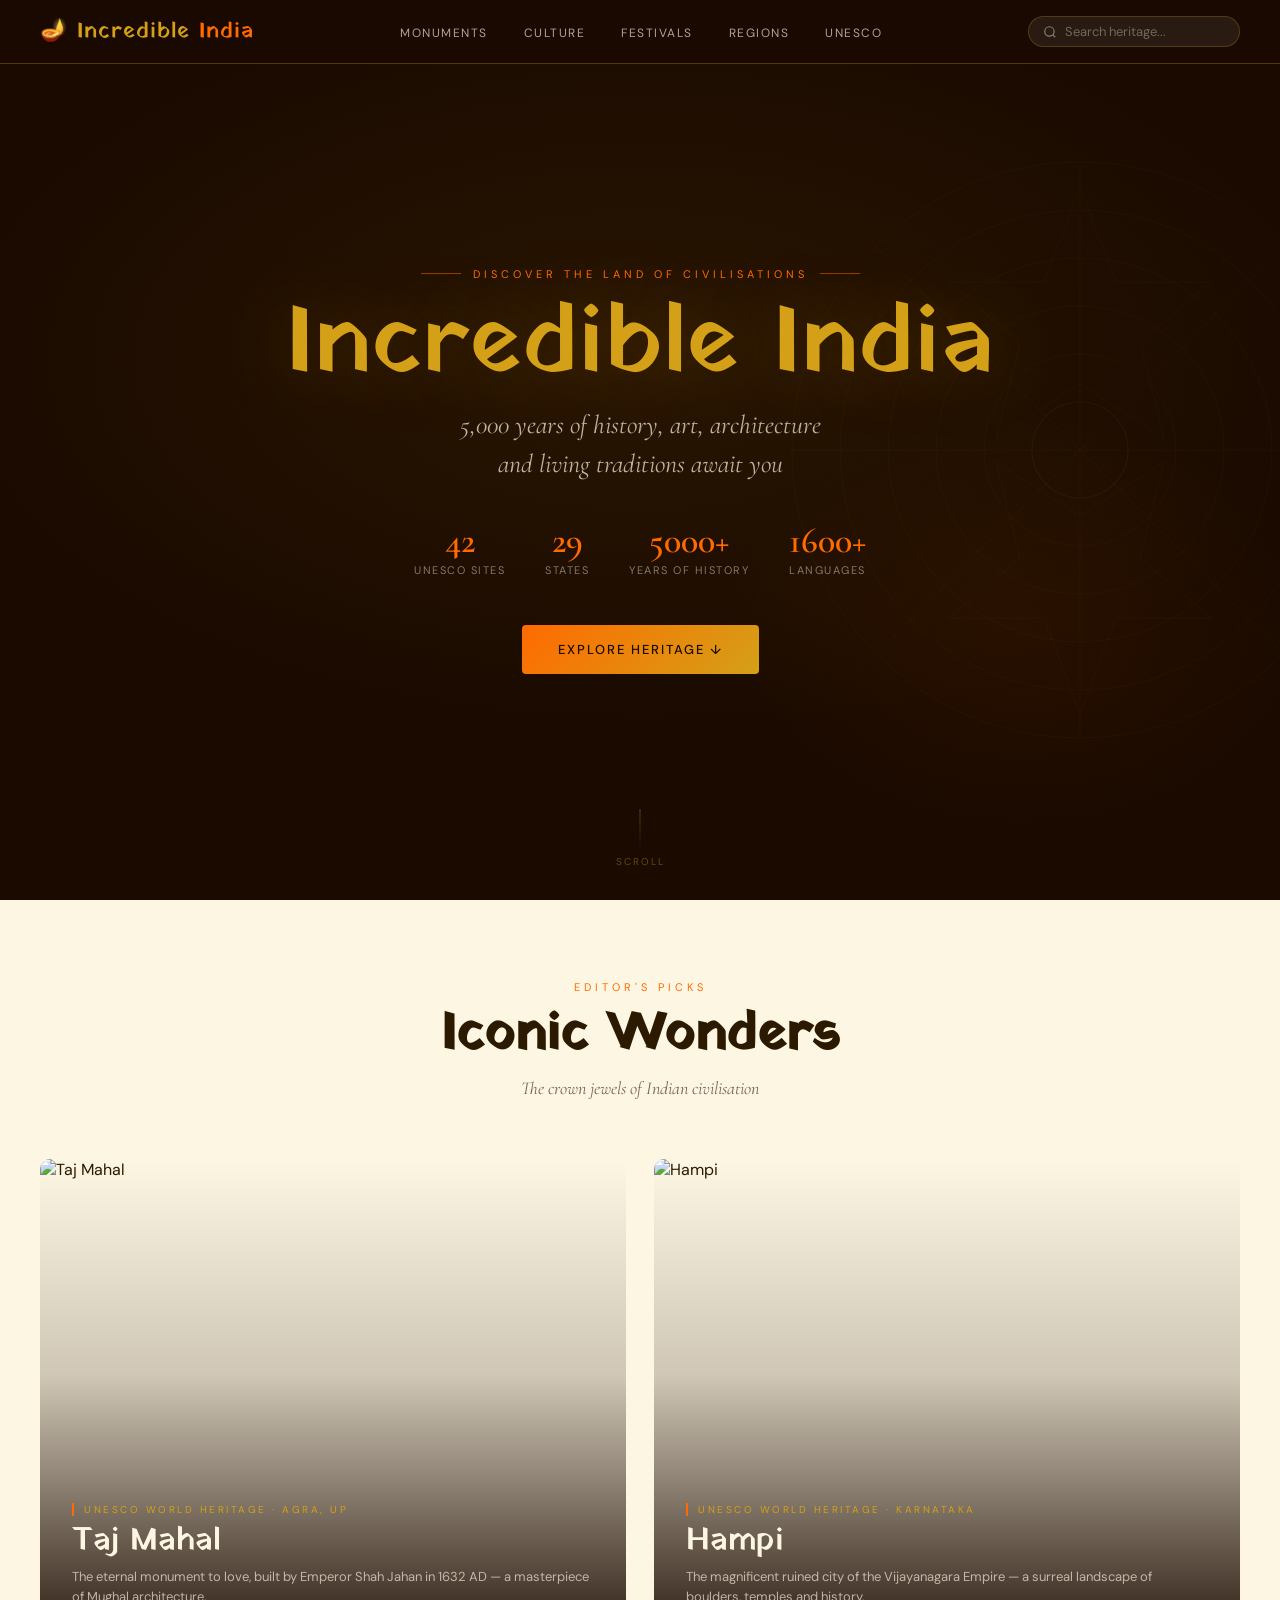
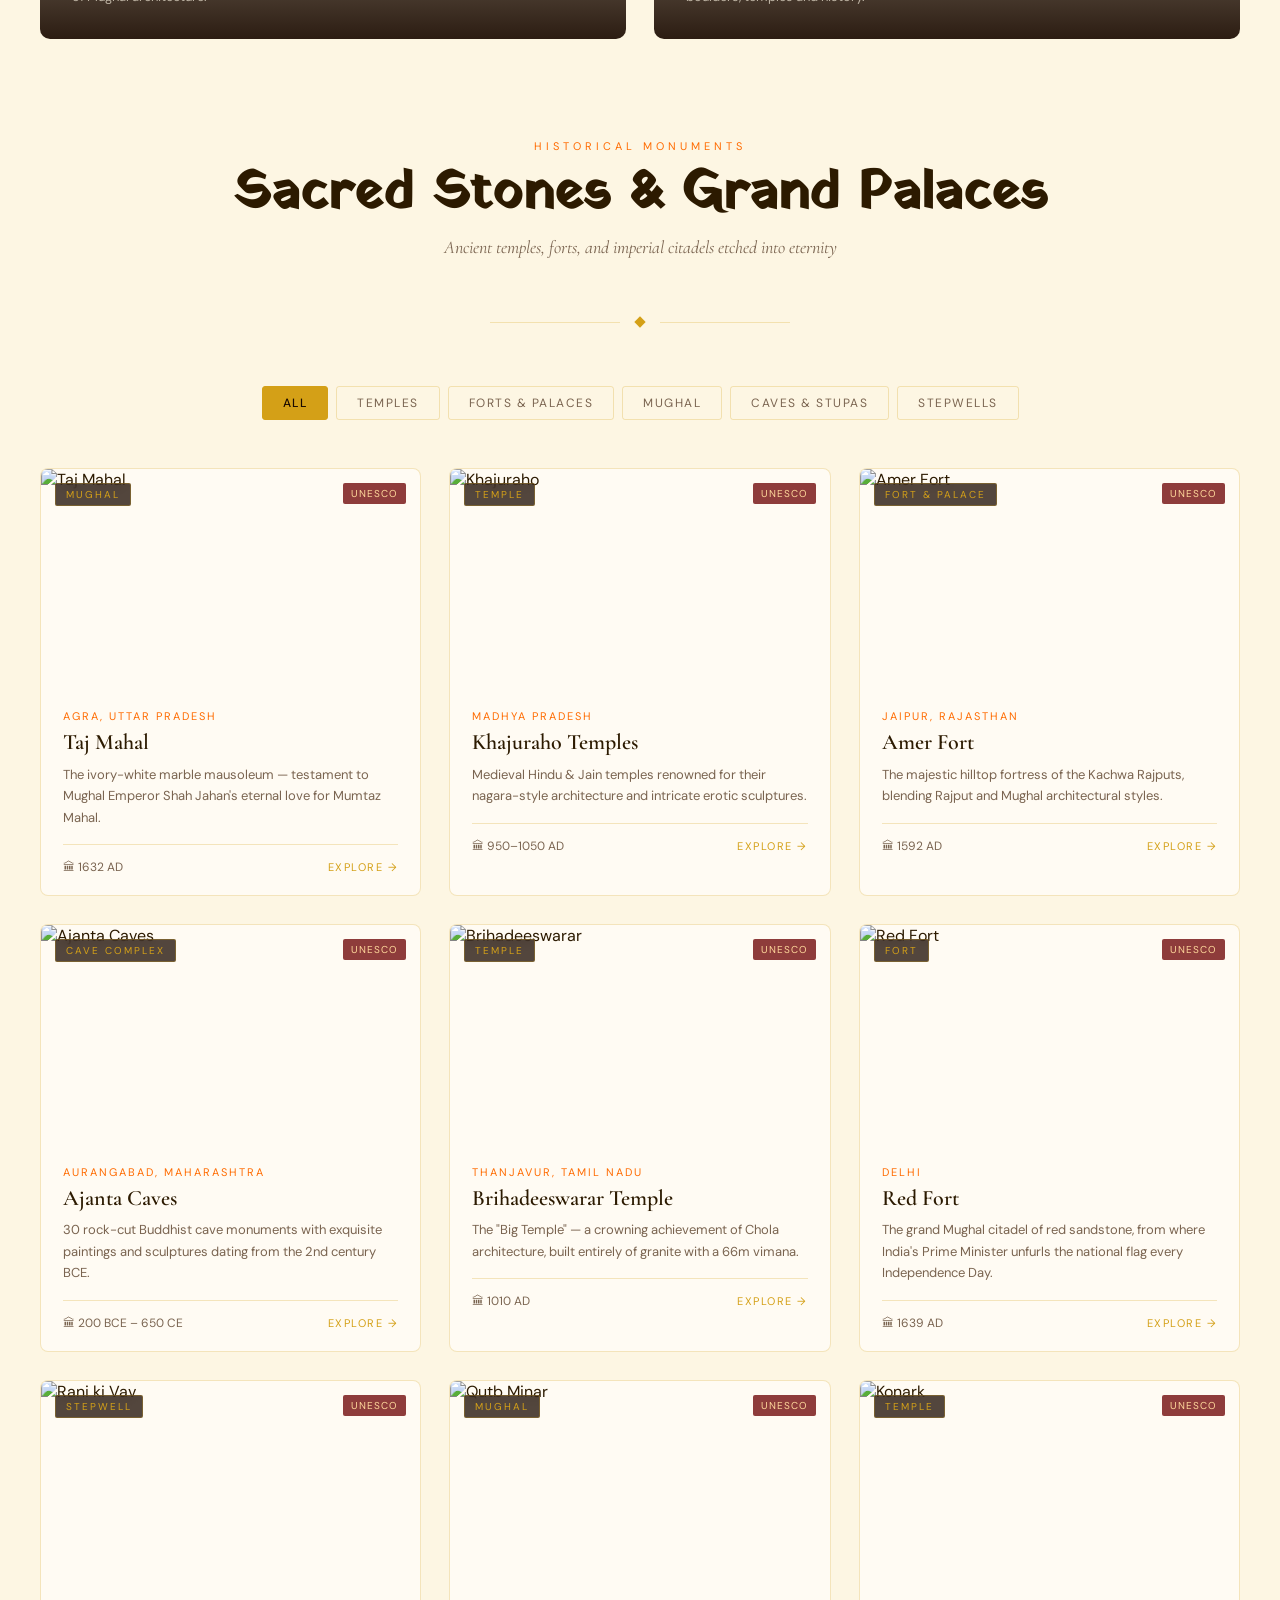
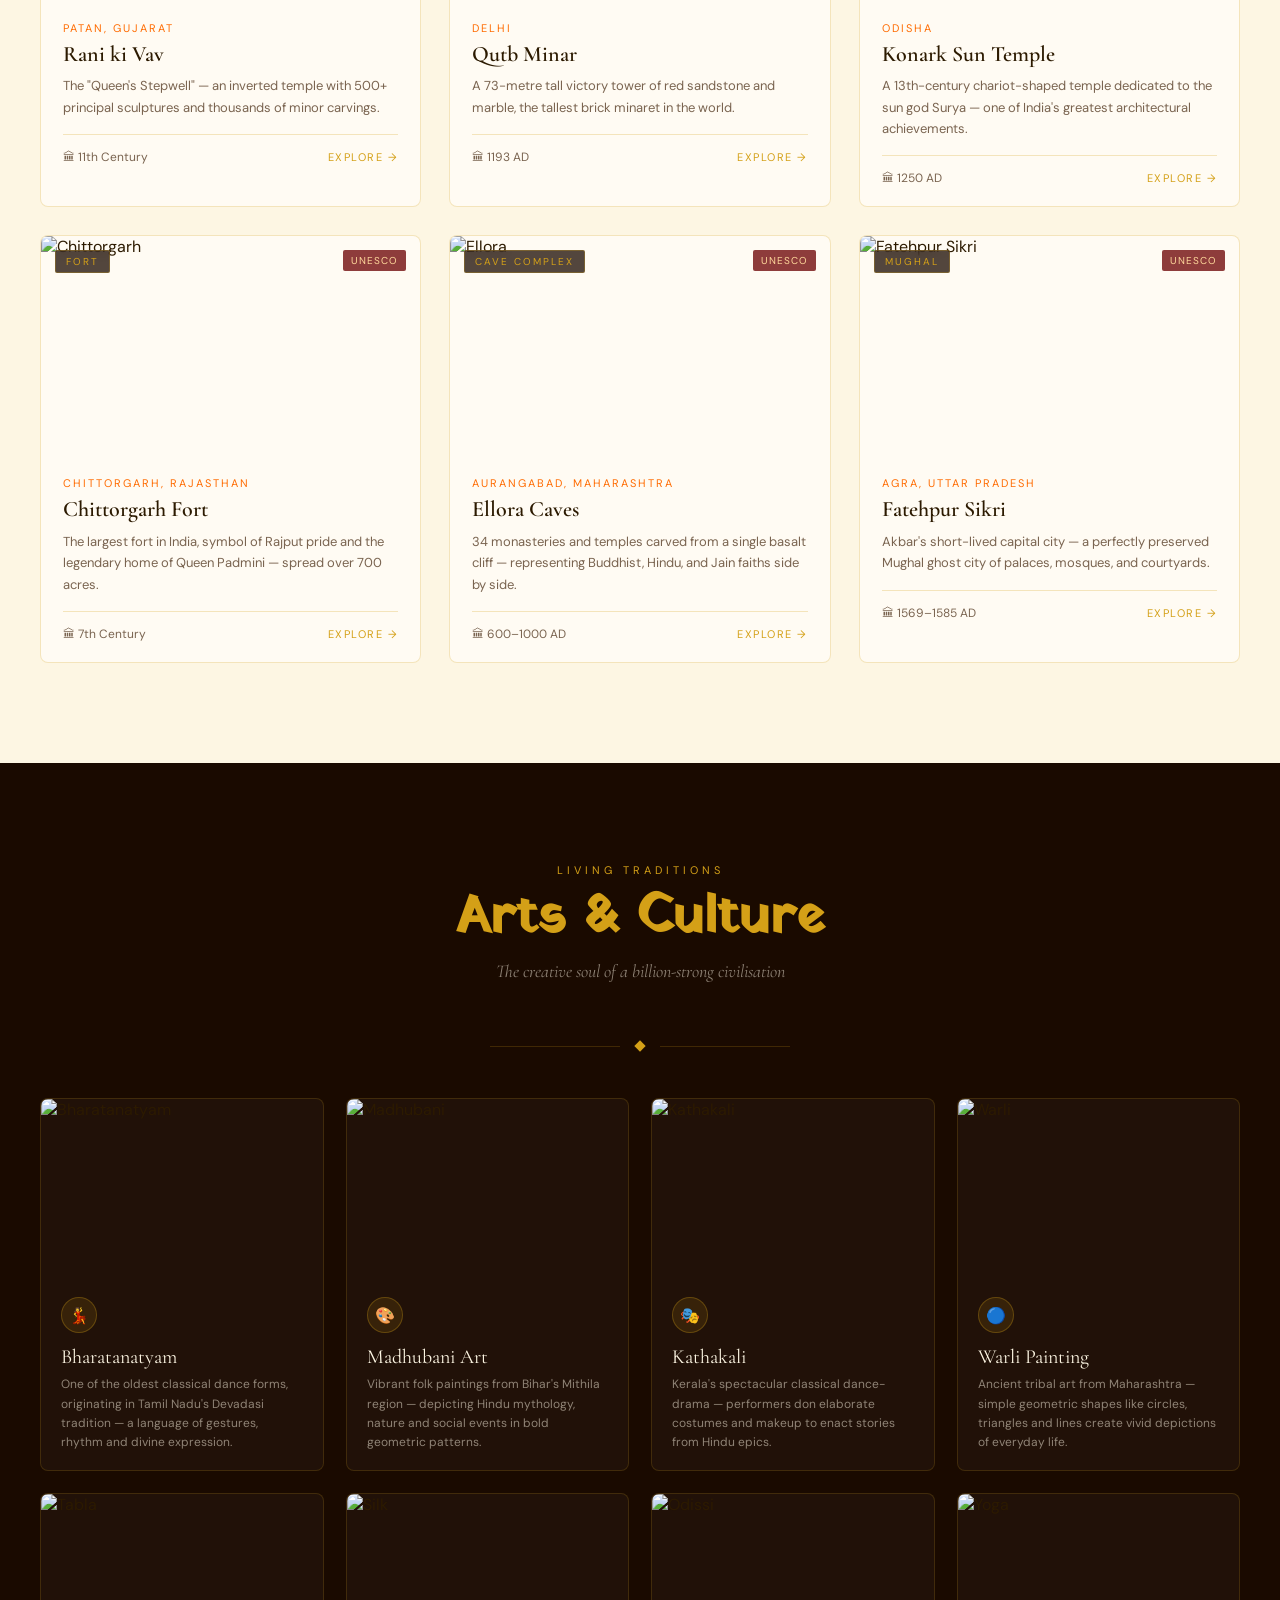
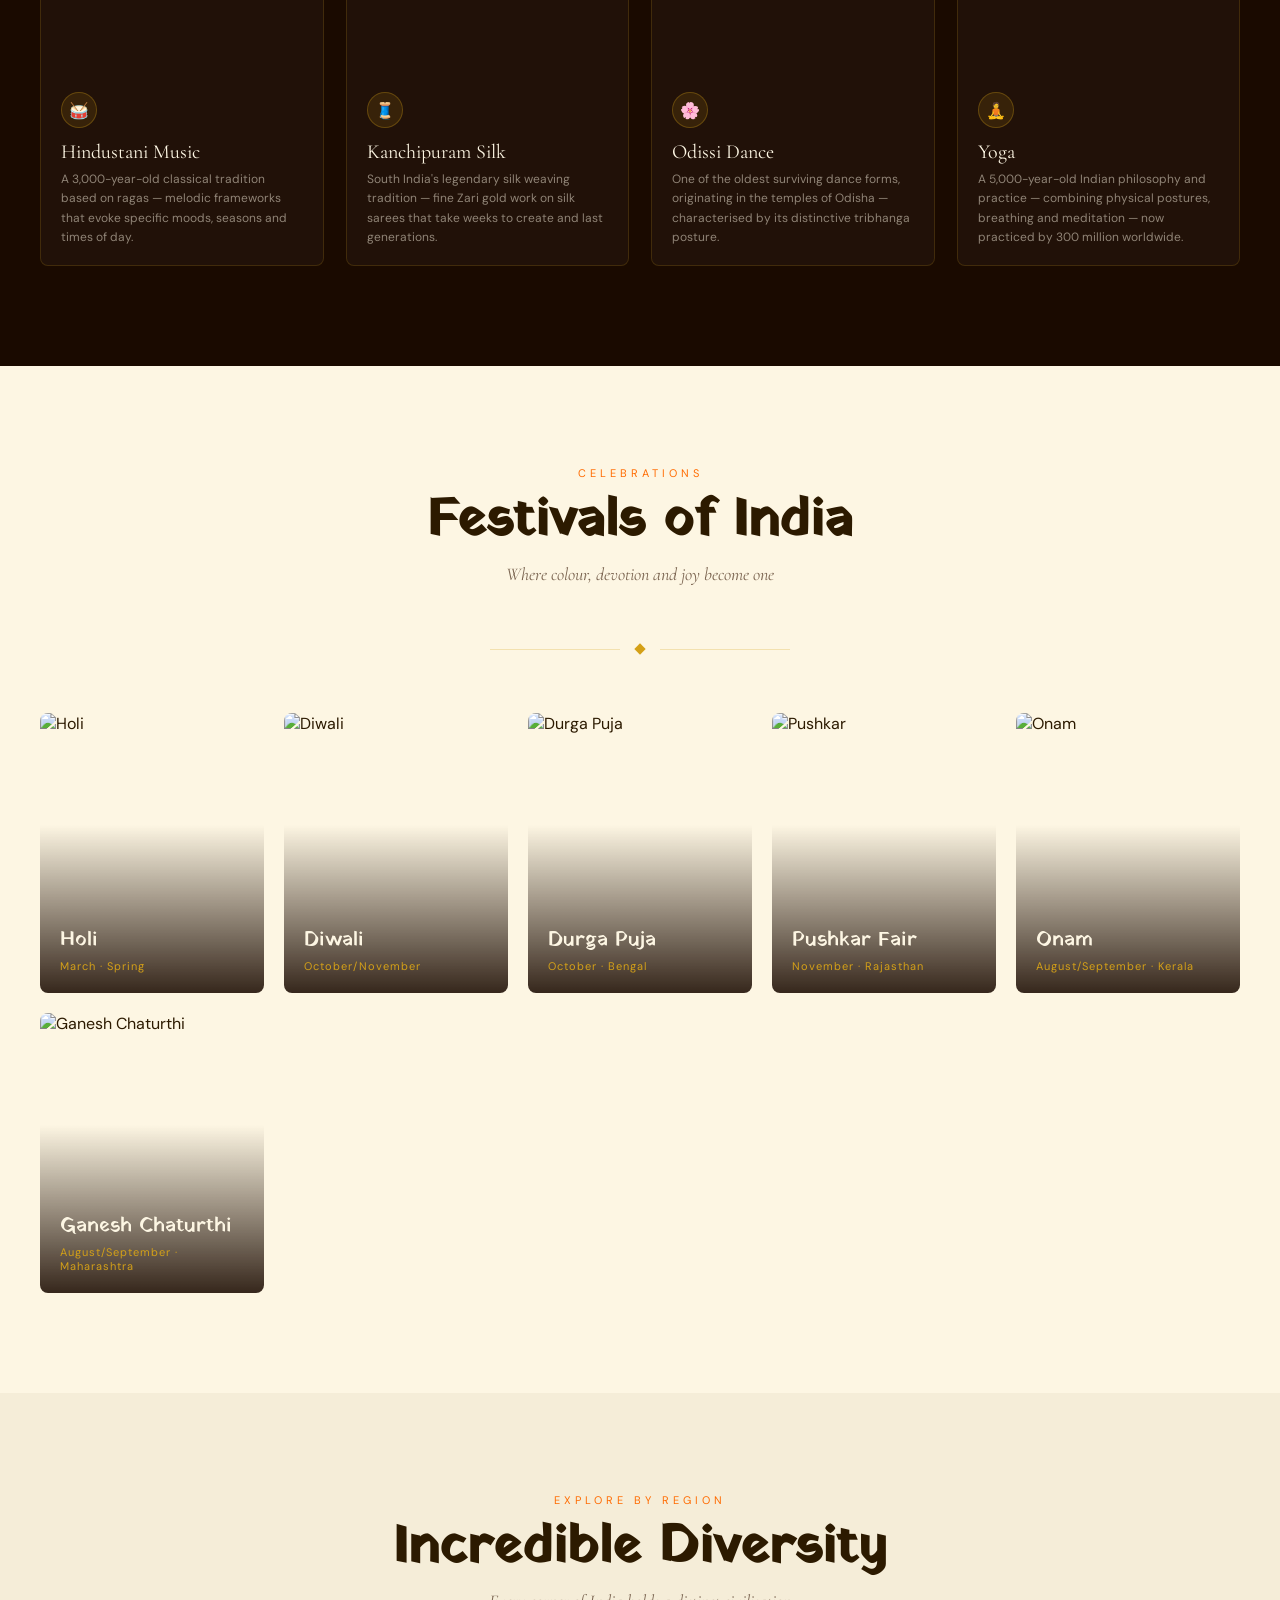
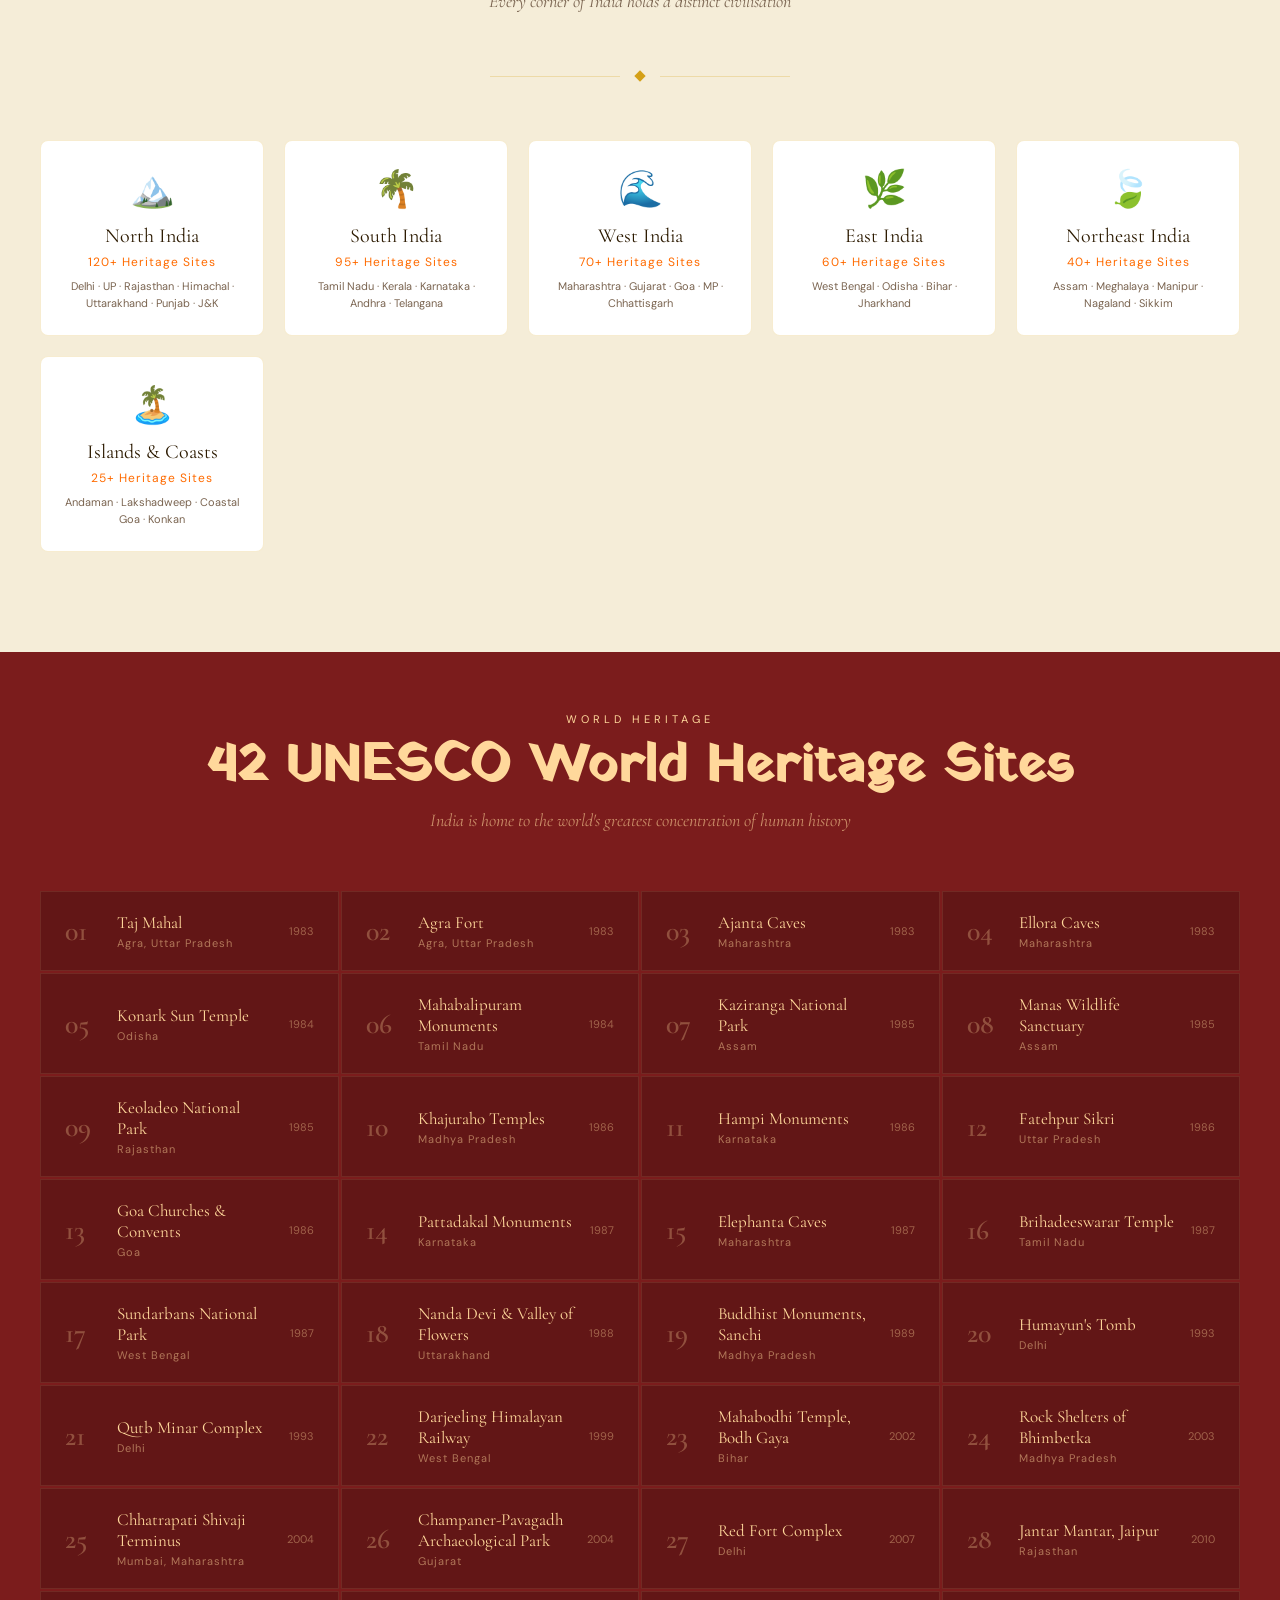
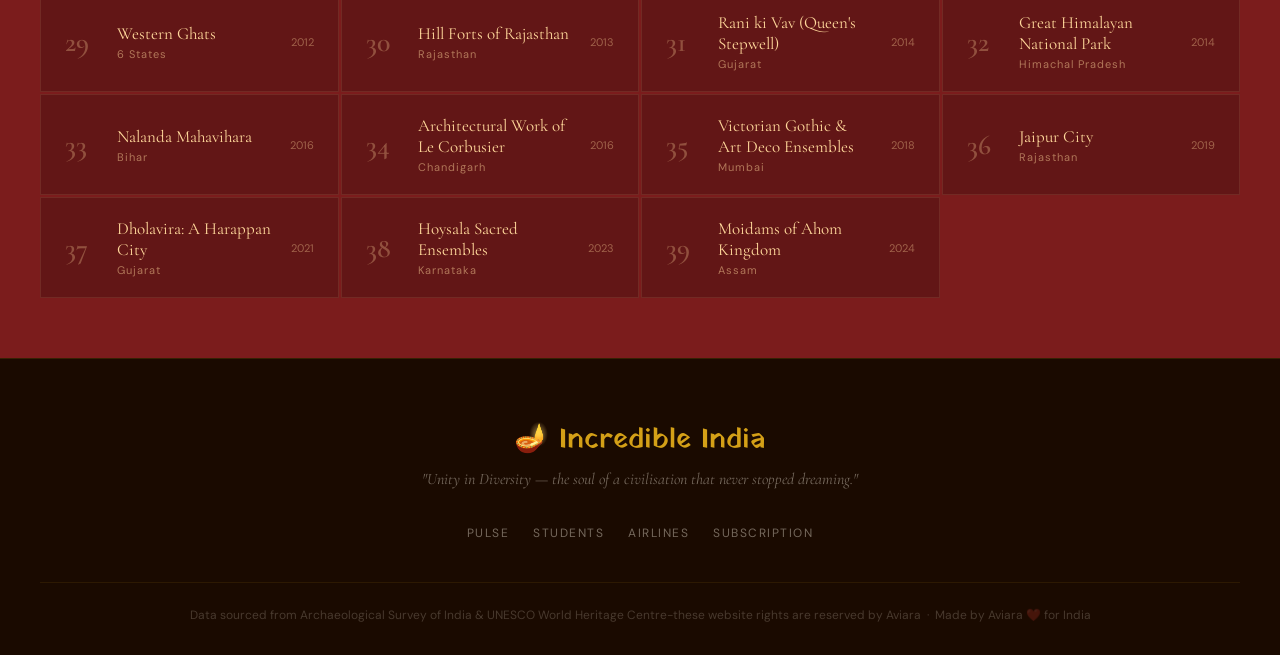
==== inda.html @ ab687a8e "Add files via upload" ====
<!DOCTYPE html>
<html lang="en">
<head>
<meta charset="UTF-8"/>
<meta name="viewport" content="width=device-width, initial-scale=1.0"/>
<title>Incredible India — Heritage & Culture Explorer</title>
<link href="https://fonts.googleapis.com/css2?family=Yatra+One&family=Cormorant+Garamond:ital,wght@0,400;0,600;1,400&family=DM+Sans:wght@300;400;500&display=swap" rel="stylesheet"/>
<style>
:root {
  --saffron: #FF6B00;
  --gold: #D4A017;
  --deep: #1A0A00;
  --cream: #FDF6E3;
  --maroon: #7B1C1C;
  --teal: #0A6E6E;
  --text: #2C1A00;
  --muted: #7A6450;
  --card-bg: #FFFBF3;
  --border: rgba(212,160,23,0.25);
}
*, *::before, *::after { box-sizing: border-box; margin: 0; padding: 0; }

html { scroll-behavior: smooth; }

body {
  background: var(--cream);
  color: var(--text);
  font-family: 'DM Sans', sans-serif;
  min-height: 100vh;
  overflow-x: hidden;
}

/* ── Scrollbar ── */
::-webkit-scrollbar { width: 6px; }
::-webkit-scrollbar-track { background: var(--cream); }
::-webkit-scrollbar-thumb { background: var(--gold); border-radius: 3px; }

/* ── NAV ── */
nav {
  position: fixed; top: 0; left: 0; right: 0; z-index: 100;
  background: rgba(26,10,0,0.92);
  backdrop-filter: blur(12px);
  border-bottom: 1px solid rgba(212,160,23,0.3);
  display: flex; align-items: center; justify-content: space-between;
  padding: 0 40px; height: 64px;
}
.nav-brand {
  font-family: 'Yatra One', cursive;
  font-size: 22px; color: var(--gold);
  letter-spacing: 1px; text-decoration: none;
}
.nav-brand span { color: var(--saffron); }
.nav-links {
  display: flex; gap: 8px; list-style: none;
}
.nav-links a {
  font-size: 12px; letter-spacing: 1.5px; text-transform: uppercase;
  color: rgba(253,246,227,0.65); text-decoration: none;
  padding: 6px 14px; border-radius: 4px;
  transition: color 0.2s, background 0.2s;
}
.nav-links a:hover {
  color: var(--gold); background: rgba(212,160,23,0.1);
}
.nav-search {
  display: flex; align-items: center; gap: 8px;
  background: rgba(255,255,255,0.07);
  border: 1px solid rgba(212,160,23,0.25);
  border-radius: 20px; padding: 6px 14px;
}
.nav-search input {
  background: none; border: none; outline: none;
  color: var(--cream); font-size: 13px; width: 160px;
  font-family: 'DM Sans', sans-serif;
}
.nav-search input::placeholder { color: rgba(253,246,227,0.35); }
.nav-search svg { opacity: 0.45; flex-shrink: 0; }

/* ── HERO ── */
.hero {
  min-height: 100vh;
  background: var(--deep);
  display: flex; align-items: center; justify-content: center;
  position: relative; overflow: hidden;
  padding: 120px 40px 80px;
}
.hero-bg {
  position: absolute; inset: 0;
  background:
    radial-gradient(ellipse 80% 60% at 50% 40%, rgba(212,160,23,0.08) 0%, transparent 70%),
    radial-gradient(ellipse 40% 40% at 80% 70%, rgba(255,107,0,0.06) 0%, transparent 60%);
}
.hero-mandala {
  position: absolute; right: -100px; top: 50%;
  transform: translateY(-50%);
  width: 600px; height: 600px; opacity: 0.06;
  animation: slowspin 80s linear infinite;
}
@keyframes slowspin { to { transform: translateY(-50%) rotate(360deg); } }

.hero-content { position: relative; z-index: 1; text-align: center; max-width: 800px; }
.hero-eyebrow {
  font-size: 11px; letter-spacing: 4px; text-transform: uppercase;
  color: var(--saffron); margin-bottom: 16px;
  display: flex; align-items: center; justify-content: center; gap: 12px;
}
.hero-eyebrow::before, .hero-eyebrow::after {
  content: ''; width: 40px; height: 1px; background: var(--saffron); opacity: 0.5;
}
.hero-title {
  font-family: 'Yatra One', cursive;
  font-size: clamp(52px, 8vw, 96px); color: var(--gold);
  line-height: 1; margin-bottom: 12px;
  text-shadow: 0 0 80px rgba(212,160,23,0.3);
}
.hero-subtitle {
  font-family: 'Cormorant Garamond', serif;
  font-size: clamp(18px, 3vw, 26px); color: rgba(253,246,227,0.7);
  font-style: italic; margin-bottom: 40px; line-height: 1.5;
}
.hero-stats {
  display: flex; gap: 40px; justify-content: center;
  margin-bottom: 48px;
}
.stat { text-align: center; }
.stat-num {
  font-family: 'Cormorant Garamond', serif;
  font-size: 36px; font-weight: 600; color: var(--saffron);
  display: block; line-height: 1;
}
.stat-label {
  font-size: 11px; letter-spacing: 1.5px; text-transform: uppercase;
  color: rgba(253,246,227,0.45); margin-top: 4px;
}
.hero-cta {
  display: inline-flex; align-items: center; gap: 10px;
  background: linear-gradient(135deg, var(--saffron), var(--gold));
  color: var(--deep); border: none; border-radius: 4px;
  padding: 16px 36px; cursor: pointer; text-decoration: none;
  font-family: 'DM Sans', sans-serif;
  font-size: 13px; font-weight: 500; letter-spacing: 2px; text-transform: uppercase;
  transition: transform 0.2s, box-shadow 0.2s;
}
.hero-cta:hover { transform: translateY(-2px); box-shadow: 0 12px 40px rgba(255,107,0,0.35); }
.hero-scroll {
  position: absolute; bottom: 32px; left: 50%; transform: translateX(-50%);
  display: flex; flex-direction: column; align-items: center; gap: 6px;
  color: rgba(212,160,23,0.4); font-size: 10px; letter-spacing: 2px; text-transform: uppercase;
}
.hero-scroll-line {
  width: 1px; height: 40px; background: linear-gradient(to bottom, rgba(212,160,23,0.4), transparent);
  animation: scrollpulse 2s ease-in-out infinite;
}
@keyframes scrollpulse { 0%,100%{transform:scaleY(1);opacity:.4} 50%{transform:scaleY(0.5);opacity:1} }

/* ── SECTION ── */
section { padding: 100px 40px; }
.section-header { text-align: center; margin-bottom: 60px; }
.section-eyebrow {
  font-size: 11px; letter-spacing: 4px; text-transform: uppercase;
  color: var(--saffron); margin-bottom: 12px;
}
.section-title {
  font-family: 'Yatra One', cursive;
  font-size: clamp(32px, 5vw, 52px); color: var(--text);
  line-height: 1.1; margin-bottom: 14px;
}
.section-desc {
  font-family: 'Cormorant Garamond', serif;
  font-size: 18px; color: var(--muted); font-style: italic;
  max-width: 600px; margin: 0 auto;
}
.divider {
  display: flex; align-items: center; justify-content: center;
  gap: 16px; margin: 0 auto 60px; max-width: 300px;
}
.divider-line { flex: 1; height: 1px; background: var(--border); }
.divider-diamond {
  width: 8px; height: 8px; background: var(--gold);
  transform: rotate(45deg);
}

/* ── FILTER TABS ── */
.filter-bar {
  display: flex; justify-content: center; flex-wrap: wrap;
  gap: 8px; margin-bottom: 48px;
}
.filter-btn {
  font-size: 12px; letter-spacing: 1.5px; text-transform: uppercase;
  padding: 8px 20px; border-radius: 3px; cursor: pointer;
  border: 1px solid var(--border);
  background: transparent; color: var(--muted);
  font-family: 'DM Sans', sans-serif;
  transition: all 0.2s;
}
.filter-btn:hover { border-color: var(--gold); color: var(--gold); }
.filter-btn.active {
  background: var(--gold); color: var(--deep);
  border-color: var(--gold); font-weight: 500;
}

/* ── MONUMENT GRID ── */
.monuments-grid {
  display: grid;
  grid-template-columns: repeat(auto-fill, minmax(300px, 1fr));
  gap: 28px; max-width: 1400px; margin: 0 auto;
}
.monument-card {
  background: var(--card-bg);
  border: 1px solid var(--border);
  border-radius: 8px; overflow: hidden;
  transition: transform 0.3s, box-shadow 0.3s;
  cursor: pointer;
  animation: cardrise 0.5s ease both;
}
@keyframes cardrise { from{opacity:0;transform:translateY(20px)} to{opacity:1;transform:translateY(0)} }
.monument-card:hover {
  transform: translateY(-6px);
  box-shadow: 0 20px 60px rgba(212,160,23,0.15), 0 4px 12px rgba(0,0,0,0.08);
}
.card-img-wrap {
  position: relative; overflow: hidden; height: 220px;
}
.card-img-wrap img {
  width: 100%; height: 100%; object-fit: cover;
  transition: transform 0.5s ease;
}
.monument-card:hover .card-img-wrap img { transform: scale(1.07); }
.card-category {
  position: absolute; top: 14px; left: 14px;
  background: rgba(26,10,0,0.75); backdrop-filter: blur(6px);
  color: var(--gold); font-size: 10px; letter-spacing: 2px; text-transform: uppercase;
  padding: 4px 10px; border-radius: 2px;
  border: 1px solid rgba(212,160,23,0.3);
}
.card-unesco {
  position: absolute; top: 14px; right: 14px;
  background: rgba(123,28,28,0.85);
  color: #FFD89B; font-size: 10px; letter-spacing: 1px;
  padding: 4px 8px; border-radius: 2px;
}
.card-body { padding: 20px 22px; }
.card-state {
  font-size: 11px; letter-spacing: 2px; text-transform: uppercase;
  color: var(--saffron); margin-bottom: 6px;
}
.card-name {
  font-family: 'Cormorant Garamond', serif;
  font-size: 22px; font-weight: 600; color: var(--text);
  margin-bottom: 8px; line-height: 1.2;
}
.card-desc {
  font-size: 13px; color: var(--muted); line-height: 1.65;
  margin-bottom: 16px;
}
.card-footer {
  display: flex; align-items: center; justify-content: space-between;
  padding-top: 14px; border-top: 1px solid var(--border);
}
.card-era {
  font-size: 12px; color: var(--muted); display: flex; align-items: center; gap: 5px;
}
.card-explore {
  font-size: 11px; letter-spacing: 1.5px; text-transform: uppercase;
  color: var(--gold); text-decoration: none;
  display: flex; align-items: center; gap: 5px;
  transition: gap 0.2s;
}
.card-explore:hover { gap: 10px; }

/* ── FEATURED LARGE CARD ── */
.featured-grid {
  display: grid; grid-template-columns: 1fr 1fr; gap: 28px;
  max-width: 1400px; margin: 0 auto 28px;
}
.featured-card {
  position: relative; border-radius: 10px; overflow: hidden;
  height: 480px; cursor: pointer;
}
.featured-card img {
  width: 100%; height: 100%; object-fit: cover;
  transition: transform 0.6s ease;
}
.featured-card:hover img { transform: scale(1.05); }
.featured-overlay {
  position: absolute; inset: 0;
  background: linear-gradient(to top, rgba(26,10,0,0.92) 0%, rgba(26,10,0,0.2) 55%, transparent 100%);
  display: flex; flex-direction: column; justify-content: flex-end;
  padding: 32px;
}
.featured-tag {
  font-size: 10px; letter-spacing: 2.5px; text-transform: uppercase;
  color: var(--gold); margin-bottom: 8px;
  border-left: 2px solid var(--saffron); padding-left: 10px;
}
.featured-name {
  font-family: 'Yatra One', cursive;
  font-size: 32px; color: var(--cream); margin-bottom: 8px; line-height: 1.1;
}
.featured-sub {
  font-size: 13px; color: rgba(253,246,227,0.65); line-height: 1.55;
}

/* ── CULTURE SECTION ── */
.culture-section { background: var(--deep); }
.culture-section .section-title,
.culture-section .section-eyebrow { color: var(--gold); }
.culture-section .section-desc { color: rgba(253,246,227,0.5); }
.culture-grid {
  display: grid;
  grid-template-columns: repeat(auto-fill, minmax(260px, 1fr));
  gap: 22px; max-width: 1400px; margin: 0 auto;
}
.culture-card {
  border: 1px solid rgba(212,160,23,0.18);
  border-radius: 8px; overflow: hidden;
  background: rgba(255,255,255,0.03);
  transition: border-color 0.3s, transform 0.3s;
}
.culture-card:hover {
  border-color: rgba(212,160,23,0.5);
  transform: translateY(-4px);
}
.culture-card-img { height: 180px; overflow: hidden; }
.culture-card-img img {
  width: 100%; height: 100%; object-fit: cover;
  transition: transform 0.5s;
}
.culture-card:hover .culture-card-img img { transform: scale(1.08); }
.culture-card-body { padding: 18px 20px; }
.culture-icon {
  width: 36px; height: 36px; border-radius: 50%;
  background: rgba(212,160,23,0.12); border: 1px solid rgba(212,160,23,0.3);
  display: flex; align-items: center; justify-content: center;
  font-size: 16px; margin-bottom: 12px;
}
.culture-name {
  font-family: 'Cormorant Garamond', serif;
  font-size: 20px; color: var(--cream); margin-bottom: 6px;
}
.culture-desc {
  font-size: 12px; color: rgba(253,246,227,0.5); line-height: 1.6;
}

/* ── FESTIVALS ── */
.festivals-grid {
  display: grid; grid-template-columns: repeat(auto-fill, minmax(200px, 1fr));
  gap: 20px; max-width: 1400px; margin: 0 auto;
}
.festival-card {
  border-radius: 8px; overflow: hidden; position: relative;
  height: 280px; cursor: pointer;
  transition: transform 0.3s;
}
.festival-card:hover { transform: translateY(-5px); }
.festival-card img { width: 100%; height: 100%; object-fit: cover; }
.festival-overlay {
  position: absolute; inset: 0;
  background: linear-gradient(to top, rgba(26,10,0,0.88), transparent 60%);
  display: flex; flex-direction: column; justify-content: flex-end;
  padding: 20px;
}
.festival-name {
  font-family: 'Yatra One', cursive;
  font-size: 20px; color: var(--cream); margin-bottom: 4px;
}
.festival-when { font-size: 11px; color: var(--gold); letter-spacing: 1px; }

/* ── MAP SECTION ── */
.map-section { background: #F5EDD8; }
.regions-grid {
  display: grid; grid-template-columns: repeat(auto-fill, minmax(220px, 1fr));
  gap: 20px; max-width: 1400px; margin: 0 auto;
}
.region-card {
  background: white; border-radius: 8px;
  border: 1px solid rgba(212,160,23,0.2);
  padding: 24px; text-align: center;
  transition: transform 0.2s, box-shadow 0.2s;
  cursor: pointer;
}
.region-card:hover {
  transform: translateY(-4px);
  box-shadow: 0 12px 32px rgba(212,160,23,0.15);
}
.region-icon { font-size: 36px; margin-bottom: 12px; display: block; }
.region-name {
  font-family: 'Cormorant Garamond', serif;
  font-size: 20px; color: var(--text); margin-bottom: 6px;
}
.region-count {
  font-size: 12px; color: var(--saffron); letter-spacing: 1px;
}
.region-states { font-size: 11px; color: var(--muted); margin-top: 8px; line-height: 1.5; }

/* ── UNESCO ── */
.unesco-strip {
  background: var(--maroon);
  padding: 60px 40px;
}
.unesco-strip .section-title,
.unesco-strip .section-eyebrow { color: #FFD89B; }
.unesco-strip .section-desc { color: rgba(255,216,155,0.6); }
.unesco-list {
  display: grid; grid-template-columns: repeat(auto-fill, minmax(280px, 1fr));
  gap: 2px; max-width: 1400px; margin: 0 auto;
}
.unesco-item {
  background: rgba(0,0,0,0.2);
  padding: 20px 24px;
  display: flex; align-items: center; gap: 16px;
  border: 1px solid rgba(255,216,155,0.1);
  transition: background 0.2s;
  cursor: pointer;
}
.unesco-item:hover { background: rgba(255,216,155,0.08); }
.unesco-num {
  font-family: 'Cormorant Garamond', serif;
  font-size: 28px; color: rgba(255,216,155,0.3);
  font-weight: 600; min-width: 36px;
}
.unesco-info { flex: 1; }
.unesco-name {
  font-family: 'Cormorant Garamond', serif;
  font-size: 17px; color: #FFD89B; margin-bottom: 3px;
}
.unesco-loc { font-size: 11px; color: rgba(255,216,155,0.5); letter-spacing: 1px; }
.unesco-year { font-size: 11px; color: rgba(255,216,155,0.4); }

/* ── FOOTER ── */
footer {
  background: var(--deep);
  border-top: 1px solid rgba(212,160,23,0.15);
  padding: 60px 40px 32px;
  text-align: center;
}
.footer-logo {
  font-family: 'Yatra One', cursive;
  font-size: 28px; color: var(--gold); margin-bottom: 8px;
}
.footer-tagline {
  font-family: 'Cormorant Garamond', serif;
  font-style: italic; font-size: 16px;
  color: rgba(253,246,227,0.4); margin-bottom: 32px;
}
.footer-links {
  display: flex; justify-content: center; flex-wrap: wrap;
  gap: 24px; list-style: none; margin-bottom: 40px;
}
.footer-links a {
  font-size: 12px; letter-spacing: 1.5px; text-transform: uppercase;
  color: rgba(253,246,227,0.4); text-decoration: none;
  transition: color 0.2s;
}
.footer-links a:hover { color: var(--gold); }
.footer-bottom {
  font-size: 12px; color: rgba(253,246,227,0.2);
  border-top: 1px solid rgba(212,160,23,0.1); padding-top: 24px;
}

/* ── MODAL ── */
.modal-backdrop {
  position: fixed; inset: 0; z-index: 200;
  background: rgba(26,10,0,0.88); backdrop-filter: blur(8px);
  display: flex; align-items: center; justify-content: center;
  padding: 24px; opacity: 0; pointer-events: none;
  transition: opacity 0.3s;
}
.modal-backdrop.open { opacity: 1; pointer-events: all; }
.modal {
  background: var(--cream); border-radius: 12px; overflow: hidden;
  max-width: 700px; width: 100%; max-height: 85vh;
  overflow-y: auto; transform: translateY(20px);
  transition: transform 0.3s;
  border: 1px solid var(--border);
}
.modal-backdrop.open .modal { transform: translateY(0); }
.modal-img { width: 100%; height: 300px; object-fit: cover; }
.modal-body { padding: 32px; }
.modal-cat {
  font-size: 11px; letter-spacing: 2.5px; text-transform: uppercase;
  color: var(--saffron); margin-bottom: 8px;
}
.modal-title {
  font-family: 'Yatra One', cursive;
  font-size: 32px; color: var(--text); margin-bottom: 6px;
}
.modal-sub {
  font-family: 'Cormorant Garamond', serif;
  font-size: 16px; color: var(--muted); font-style: italic; margin-bottom: 20px;
}
.modal-text { font-size: 14px; color: var(--muted); line-height: 1.75; margin-bottom: 24px; }
.modal-facts {
  display: grid; grid-template-columns: 1fr 1fr; gap: 12px; margin-bottom: 24px;
}
.modal-fact {
  background: rgba(212,160,23,0.07);
  border: 1px solid var(--border); border-radius: 6px; padding: 14px 16px;
}
.modal-fact-label { font-size: 10px; letter-spacing: 2px; text-transform: uppercase; color: var(--muted); margin-bottom: 4px; }
.modal-fact-value { font-family: 'Cormorant Garamond', serif; font-size: 18px; color: var(--text); }
.modal-close {
  position: absolute; top: 20px; right: 20px;
  width: 36px; height: 36px; border-radius: 50%;
  background: rgba(26,10,0,0.6); border: 1px solid rgba(212,160,23,0.3);
  color: var(--cream); font-size: 18px; cursor: pointer;
  display: flex; align-items: center; justify-content: center;
  line-height: 1; transition: background 0.2s;
}
.modal-close:hover { background: var(--maroon); }
.modal-wrapper { position: relative; }

/* ── HIDDEN card filter ── */
.monument-card[data-hidden="true"] { display: none; }

/* ── RESPONSIVE ── */
@media (max-width: 768px) {
  nav { padding: 0 20px; }
  .nav-links { display: none; }
  .nav-search input { width: 100px; }
  section { padding: 60px 20px; }
  .hero { padding: 100px 24px 60px; }
  .hero-stats { gap: 24px; }
  .featured-grid { grid-template-columns: 1fr; }
  .modal-facts { grid-template-columns: 1fr; }
}
</style>
</head>
<body>

<!-- NAV -->
<nav>
  <a class="nav-brand" href="#"><span>🪔</span> Incredible <span>India</span></a>
  <ul class="nav-links">
    <li><a href="#monuments">Monuments</a></li>
    <li><a href="#culture">Culture</a></li>
    <li><a href="#festivals">Festivals</a></li>
    <li><a href="#regions">Regions</a></li>
    <li><a href="#unesco">UNESCO</a></li>
  </ul>
  <div class="nav-search">
    <svg width="14" height="14" viewBox="0 0 24 24" fill="none" stroke="#FDF6E3" stroke-width="2">
      <circle cx="11" cy="11" r="8"/><path d="m21 21-4.35-4.35"/>
    </svg>
    <input type="text" placeholder="Search heritage..." id="searchInput" oninput="filterCards()" />
  </div>
</nav>

<!-- HERO -->
<div class="hero">
  <div class="hero-bg"></div>
  <svg class="hero-mandala" viewBox="0 0 500 500" fill="none" xmlns="http://www.w3.org/2000/svg">
    <circle cx="250" cy="250" r="240" stroke="#D4A017" stroke-width="0.5"/>
    <circle cx="250" cy="250" r="200" stroke="#D4A017" stroke-width="0.5"/>
    <circle cx="250" cy="250" r="160" stroke="#D4A017" stroke-width="0.5"/>
    <circle cx="250" cy="250" r="120" stroke="#D4A017" stroke-width="0.5"/>
    <circle cx="250" cy="250" r="80" stroke="#D4A017" stroke-width="0.5"/>
    <circle cx="250" cy="250" r="40" stroke="#D4A017" stroke-width="1"/>
    <line x1="250" y1="10" x2="250" y2="490" stroke="#D4A017" stroke-width="0.5"/>
    <line x1="10" y1="250" x2="490" y2="250" stroke="#D4A017" stroke-width="0.5"/>
    <line x1="80" y1="80" x2="420" y2="420" stroke="#D4A017" stroke-width="0.5"/>
    <line x1="420" y1="80" x2="80" y2="420" stroke="#D4A017" stroke-width="0.5"/>
    <polygon points="250,30 280,110 360,110 300,160 320,240 250,195 180,240 200,160 140,110 220,110" stroke="#D4A017" stroke-width="0.5" fill="none"/>
    <polygon points="250,470 220,390 140,390 200,340 180,260 250,305 320,260 300,340 360,390 280,390" stroke="#D4A017" stroke-width="0.5" fill="none"/>
  </svg>
  <div class="hero-content">
    <div class="hero-eyebrow">Discover the Land of Civilisations</div>
    <div class="hero-title">Incredible India</div>
    <div class="hero-subtitle">5,000 years of history, art, architecture<br>and living traditions await you</div>
    <div class="hero-stats">
      <div class="stat"><span class="stat-num">42</span><div class="stat-label">UNESCO Sites</div></div>
      <div class="stat"><span class="stat-num">29</span><div class="stat-label">States</div></div>
      <div class="stat"><span class="stat-num">5000+</span><div class="stat-label">Years of History</div></div>
      <div class="stat"><span class="stat-num">1600+</span><div class="stat-label">Languages</div></div>
    </div>
    <a href="#monuments" class="hero-cta">Explore Heritage ↓</a>
  </div>
  <div class="hero-scroll">
    <div class="hero-scroll-line"></div>
    Scroll
  </div>
</div>

<!-- FEATURED -->
<section style="padding-top:80px; padding-bottom:0;">
  <div class="section-header">
    <div class="section-eyebrow">Editor's Picks</div>
    <h2 class="section-title">Iconic Wonders</h2>
    <p class="section-desc">The crown jewels of Indian civilisation</p>
  </div>
  <div class="featured-grid" style="max-width:1400px;margin:0 auto;">
    <div class="featured-card" onclick="openModal('taj')">
      <img src="https://upload.wikimedia.org/wikipedia/commons/thumb/b/bd/Taj_Mahal%2C_Agra%2C_India_edit3.jpg/1280px-Taj_Mahal%2C_Agra%2C_India_edit3.jpg" alt="Taj Mahal"/>
      <div class="featured-overlay">
        <div class="featured-tag">UNESCO World Heritage · Agra, UP</div>
        <div class="featured-name">Taj Mahal</div>
        <div class="featured-sub">The eternal monument to love, built by Emperor Shah Jahan in 1632 AD — a masterpiece of Mughal architecture.</div>
      </div>
    </div>
    <div class="featured-card" onclick="openModal('hampi')">
      <img src="https://upload.wikimedia.org/wikipedia/commons/thumb/4/4d/Virupaksha_Temple_Hampi_2013.jpg/1280px-Virupaksha_Temple_Hampi_2013.jpg" alt="Hampi"/>
      <div class="featured-overlay">
        <div class="featured-tag">UNESCO World Heritage · Karnataka</div>
        <div class="featured-name">Hampi</div>
        <div class="featured-sub">The magnificent ruined city of the Vijayanagara Empire — a surreal landscape of boulders, temples and history.</div>
      </div>
    </div>
  </div>
</section>

<!-- MONUMENTS -->
<section id="monuments">
  <div class="section-header">
    <div class="section-eyebrow">Historical Monuments</div>
    <h2 class="section-title">Sacred Stones & Grand Palaces</h2>
    <p class="section-desc">Ancient temples, forts, and imperial citadels etched into eternity</p>
  </div>
  <div class="divider"><div class="divider-line"></div><div class="divider-diamond"></div><div class="divider-line"></div></div>
  <div class="filter-bar">
    <button class="filter-btn active" onclick="filterCat('all',this)">All</button>
    <button class="filter-btn" onclick="filterCat('temple',this)">Temples</button>
    <button class="filter-btn" onclick="filterCat('fort',this)">Forts & Palaces</button>
    <button class="filter-btn" onclick="filterCat('mughal',this)">Mughal</button>
    <button class="filter-btn" onclick="filterCat('cave',this)">Caves & Stupas</button>
    <button class="filter-btn" onclick="filterCat('stepwell',this)">Stepwells</button>
  </div>
  <div class="monuments-grid" id="monumentsGrid">

    <div class="monument-card" data-cat="mughal" data-name="Taj Mahal" onclick="openModal('taj')" style="animation-delay:0.05s">
      <div class="card-img-wrap">
        <img src="https://upload.wikimedia.org/wikipedia/commons/thumb/b/bd/Taj_Mahal%2C_Agra%2C_India_edit3.jpg/640px-Taj_Mahal%2C_Agra%2C_India_edit3.jpg" alt="Taj Mahal" loading="lazy"/>
        <div class="card-category">Mughal</div>
        <div class="card-unesco">UNESCO</div>
      </div>
      <div class="card-body">
        <div class="card-state">Agra, Uttar Pradesh</div>
        <div class="card-name">Taj Mahal</div>
        <div class="card-desc">The ivory-white marble mausoleum — testament to Mughal Emperor Shah Jahan's eternal love for Mumtaz Mahal.</div>
        <div class="card-footer">
          <div class="card-era">🏛 1632 AD</div>
          <a class="card-explore" href="#">Explore →</a>
        </div>
      </div>
    </div>

    <div class="monument-card" data-cat="temple" data-name="Khajuraho" onclick="openModal('khajuraho')" style="animation-delay:0.1s">
      <div class="card-img-wrap">
        <img src="https://upload.wikimedia.org/wikipedia/commons/thumb/0/00/Khajuraho_Lakshmana_Temple.jpg/640px-Khajuraho_Lakshmana_Temple.jpg" alt="Khajuraho" loading="lazy"/>
        <div class="card-category">Temple</div>
        <div class="card-unesco">UNESCO</div>
      </div>
      <div class="card-body">
        <div class="card-state">Madhya Pradesh</div>
        <div class="card-name">Khajuraho Temples</div>
        <div class="card-desc">Medieval Hindu & Jain temples renowned for their nagara-style architecture and intricate erotic sculptures.</div>
        <div class="card-footer">
          <div class="card-era">🏛 950–1050 AD</div>
          <a class="card-explore" href="#">Explore →</a>
        </div>
      </div>
    </div>

    <div class="monument-card" data-cat="fort" data-name="Amer Fort" onclick="openModal('amer')" style="animation-delay:0.15s">
      <div class="card-img-wrap">
        <img src="https://upload.wikimedia.org/wikipedia/commons/thumb/9/9f/Amber_Fort_as_seen_from_Maota_Lake.jpg/640px-Amber_Fort_as_seen_from_Maota_Lake.jpg" alt="Amer Fort" loading="lazy"/>
        <div class="card-category">Fort & Palace</div>
        <div class="card-unesco">UNESCO</div>
      </div>
      <div class="card-body">
        <div class="card-state">Jaipur, Rajasthan</div>
        <div class="card-name">Amer Fort</div>
        <div class="card-desc">The majestic hilltop fortress of the Kachwa Rajputs, blending Rajput and Mughal architectural styles.</div>
        <div class="card-footer">
          <div class="card-era">🏛 1592 AD</div>
          <a class="card-explore" href="#">Explore →</a>
        </div>
      </div>
    </div>

    <div class="monument-card" data-cat="cave" data-name="Ajanta Caves" onclick="openModal('ajanta')" style="animation-delay:0.2s">
      <div class="card-img-wrap">
        <img src="https://upload.wikimedia.org/wikipedia/commons/thumb/f/f9/Ajanta_cave9.jpg/640px-Ajanta_cave9.jpg" alt="Ajanta Caves" loading="lazy"/>
        <div class="card-category">Cave Complex</div>
        <div class="card-unesco">UNESCO</div>
      </div>
      <div class="card-body">
        <div class="card-state">Aurangabad, Maharashtra</div>
        <div class="card-name">Ajanta Caves</div>
        <div class="card-desc">30 rock-cut Buddhist cave monuments with exquisite paintings and sculptures dating from the 2nd century BCE.</div>
        <div class="card-footer">
          <div class="card-era">🏛 200 BCE – 650 CE</div>
          <a class="card-explore" href="#">Explore →</a>
        </div>
      </div>
    </div>

    <div class="monument-card" data-cat="temple" data-name="Brihadeeswarar Temple" onclick="openModal('brihad')" style="animation-delay:0.25s">
      <div class="card-img-wrap">
        <img src="https://upload.wikimedia.org/wikipedia/commons/thumb/e/e0/Thanjavur_Brihadeeswarar_Temple_gopura.jpg/640px-Thanjavur_Brihadeeswarar_Temple_gopura.jpg" alt="Brihadeeswarar" loading="lazy"/>
        <div class="card-category">Temple</div>
        <div class="card-unesco">UNESCO</div>
      </div>
      <div class="card-body">
        <div class="card-state">Thanjavur, Tamil Nadu</div>
        <div class="card-name">Brihadeeswarar Temple</div>
        <div class="card-desc">The "Big Temple" — a crowning achievement of Chola architecture, built entirely of granite with a 66m vimana.</div>
        <div class="card-footer">
          <div class="card-era">🏛 1010 AD</div>
          <a class="card-explore" href="#">Explore →</a>
        </div>
      </div>
    </div>

    <div class="monument-card" data-cat="fort" data-name="Red Fort" onclick="openModal('redfort')" style="animation-delay:0.3s">
      <div class="card-img-wrap">
        <img src="https://upload.wikimedia.org/wikipedia/commons/thumb/4/48/RedFortDelhi.jpg/640px-RedFortDelhi.jpg" alt="Red Fort" loading="lazy"/>
        <div class="card-category">Fort</div>
        <div class="card-unesco">UNESCO</div>
      </div>
      <div class="card-body">
        <div class="card-state">Delhi</div>
        <div class="card-name">Red Fort</div>
        <div class="card-desc">The grand Mughal citadel of red sandstone, from where India's Prime Minister unfurls the national flag every Independence Day.</div>
        <div class="card-footer">
          <div class="card-era">🏛 1639 AD</div>
          <a class="card-explore" href="#">Explore →</a>
        </div>
      </div>
    </div>

    <div class="monument-card" data-cat="stepwell" data-name="Rani ki Vav" onclick="openModal('ranikivaav')" style="animation-delay:0.35s">
      <div class="card-img-wrap">
        <img src="https://upload.wikimedia.org/wikipedia/commons/thumb/1/16/Rani_ki_vav_08.jpg/640px-Rani_ki_vav_08.jpg" alt="Rani ki Vav" loading="lazy"/>
        <div class="card-category">Stepwell</div>
        <div class="card-unesco">UNESCO</div>
      </div>
      <div class="card-body">
        <div class="card-state">Patan, Gujarat</div>
        <div class="card-name">Rani ki Vav</div>
        <div class="card-desc">The "Queen's Stepwell" — an inverted temple with 500+ principal sculptures and thousands of minor carvings.</div>
        <div class="card-footer">
          <div class="card-era">🏛 11th Century</div>
          <a class="card-explore" href="#">Explore →</a>
        </div>
      </div>
    </div>

    <div class="monument-card" data-cat="mughal" data-name="Qutb Minar" onclick="openModal('qutb')" style="animation-delay:0.4s">
      <div class="card-img-wrap">
        <img src="https://upload.wikimedia.org/wikipedia/commons/thumb/4/4e/Qutb_Minar_2012.jpg/640px-Qutb_Minar_2012.jpg" alt="Qutb Minar" loading="lazy"/>
        <div class="card-category">Mughal</div>
        <div class="card-unesco">UNESCO</div>
      </div>
      <div class="card-body">
        <div class="card-state">Delhi</div>
        <div class="card-name">Qutb Minar</div>
        <div class="card-desc">A 73-metre tall victory tower of red sandstone and marble, the tallest brick minaret in the world.</div>
        <div class="card-footer">
          <div class="card-era">🏛 1193 AD</div>
          <a class="card-explore" href="#">Explore →</a>
        </div>
      </div>
    </div>

    <div class="monument-card" data-cat="temple" data-name="Konark Sun Temple" onclick="openModal('konark')" style="animation-delay:0.45s">
      <div class="card-img-wrap">
        <img src="https://upload.wikimedia.org/wikipedia/commons/thumb/1/11/Konarka_Temple.jpg/640px-Konarka_Temple.jpg" alt="Konark" loading="lazy"/>
        <div class="card-category">Temple</div>
        <div class="card-unesco">UNESCO</div>
      </div>
      <div class="card-body">
        <div class="card-state">Odisha</div>
        <div class="card-name">Konark Sun Temple</div>
        <div class="card-desc">A 13th-century chariot-shaped temple dedicated to the sun god Surya — one of India's greatest architectural achievements.</div>
        <div class="card-footer">
          <div class="card-era">🏛 1250 AD</div>
          <a class="card-explore" href="#">Explore →</a>
        </div>
      </div>
    </div>

    <div class="monument-card" data-cat="fort" data-name="Chittorgarh Fort" style="animation-delay:0.5s">
      <div class="card-img-wrap">
        <img src="https://upload.wikimedia.org/wikipedia/commons/thumb/e/e2/Chittaurgarh_Fort_2.jpg/640px-Chittaurgarh_Fort_2.jpg" alt="Chittorgarh" loading="lazy"/>
        <div class="card-category">Fort</div>
        <div class="card-unesco">UNESCO</div>
      </div>
      <div class="card-body">
        <div class="card-state">Chittorgarh, Rajasthan</div>
        <div class="card-name">Chittorgarh Fort</div>
        <div class="card-desc">The largest fort in India, symbol of Rajput pride and the legendary home of Queen Padmini — spread over 700 acres.</div>
        <div class="card-footer">
          <div class="card-era">🏛 7th Century</div>
          <a class="card-explore" href="#">Explore →</a>
        </div>
      </div>
    </div>

    <div class="monument-card" data-cat="cave" data-name="Ellora Caves" onclick="openModal('ellora')" style="animation-delay:0.55s">
      <div class="card-img-wrap">
        <img src="https://upload.wikimedia.org/wikipedia/commons/thumb/5/5a/Ellora_Caves_-_India.jpg/640px-Ellora_Caves_-_India.jpg" alt="Ellora" loading="lazy"/>
        <div class="card-category">Cave Complex</div>
        <div class="card-unesco">UNESCO</div>
      </div>
      <div class="card-body">
        <div class="card-state">Aurangabad, Maharashtra</div>
        <div class="card-name">Ellora Caves</div>
        <div class="card-desc">34 monasteries and temples carved from a single basalt cliff — representing Buddhist, Hindu, and Jain faiths side by side.</div>
        <div class="card-footer">
          <div class="card-era">🏛 600–1000 AD</div>
          <a class="card-explore" href="#">Explore →</a>
        </div>
      </div>
    </div>

    <div class="monument-card" data-cat="mughal" data-name="Fatehpur Sikri" style="animation-delay:0.6s">
      <div class="card-img-wrap">
        <img src="https://upload.wikimedia.org/wikipedia/commons/thumb/e/e3/Fatehpur_Sikri_Buland_Darwaza_gate_2010.jpg/640px-Fatehpur_Sikri_Buland_Darwaza_gate_2010.jpg" alt="Fatehpur Sikri" loading="lazy"/>
        <div class="card-category">Mughal</div>
        <div class="card-unesco">UNESCO</div>
      </div>
      <div class="card-body">
        <div class="card-state">Agra, Uttar Pradesh</div>
        <div class="card-name">Fatehpur Sikri</div>
        <div class="card-desc">Akbar's short-lived capital city — a perfectly preserved Mughal ghost city of palaces, mosques, and courtyards.</div>
        <div class="card-footer">
          <div class="card-era">🏛 1569–1585 AD</div>
          <a class="card-explore" href="#">Explore →</a>
        </div>
      </div>
    </div>

  </div>
</section>

<!-- CULTURE -->
<section id="culture" class="culture-section">
  <div class="section-header">
    <div class="section-eyebrow">Living Traditions</div>
    <h2 class="section-title" style="color:var(--gold)">Arts & Culture</h2>
    <p class="section-desc" style="color:rgba(253,246,227,0.5)">The creative soul of a billion-strong civilisation</p>
  </div>
  <div class="divider" style="margin-bottom:48px;"><div class="divider-line" style="background:rgba(212,160,23,0.2)"></div><div class="divider-diamond"></div><div class="divider-line" style="background:rgba(212,160,23,0.2)"></div></div>
  <div class="culture-grid">

    <div class="culture-card">
      <div class="culture-card-img">
        <img src="https://upload.wikimedia.org/wikipedia/commons/thumb/e/e2/Bharatanatyam_S_Manjunath_DS.jpg/640px-Bharatanatyam_S_Manjunath_DS.jpg" alt="Bharatanatyam" loading="lazy"/>
      </div>
      <div class="culture-card-body">
        <div class="culture-icon">💃</div>
        <div class="culture-name">Bharatanatyam</div>
        <div class="culture-desc">One of the oldest classical dance forms, originating in Tamil Nadu's Devadasi tradition — a language of gestures, rhythm and divine expression.</div>
      </div>
    </div>

    <div class="culture-card">
      <div class="culture-card-img">
        <img src="https://upload.wikimedia.org/wikipedia/commons/thumb/9/94/Madhubani_painting.jpg/640px-Madhubani_painting.jpg" alt="Madhubani" loading="lazy"/>
      </div>
      <div class="culture-card-body">
        <div class="culture-icon">🎨</div>
        <div class="culture-name">Madhubani Art</div>
        <div class="culture-desc">Vibrant folk paintings from Bihar's Mithila region — depicting Hindu mythology, nature and social events in bold geometric patterns.</div>
      </div>
    </div>

    <div class="culture-card">
      <div class="culture-card-img">
        <img src="https://upload.wikimedia.org/wikipedia/commons/thumb/f/f5/Kathakali_Dancer_02.jpg/640px-Kathakali_Dancer_02.jpg" alt="Kathakali" loading="lazy"/>
      </div>
      <div class="culture-card-body">
        <div class="culture-icon">🎭</div>
        <div class="culture-name">Kathakali</div>
        <div class="culture-desc">Kerala's spectacular classical dance-drama — performers don elaborate costumes and makeup to enact stories from Hindu epics.</div>
      </div>
    </div>

    <div class="culture-card">
      <div class="culture-card-img">
        <img src="https://upload.wikimedia.org/wikipedia/commons/thumb/3/3b/Warli_Painting.jpg/640px-Warli_Painting.jpg" alt="Warli" loading="lazy"/>
      </div>
      <div class="culture-card-body">
        <div class="culture-icon">🔵</div>
        <div class="culture-name">Warli Painting</div>
        <div class="culture-desc">Ancient tribal art from Maharashtra — simple geometric shapes like circles, triangles and lines create vivid depictions of everyday life.</div>
      </div>
    </div>

    <div class="culture-card">
      <div class="culture-card-img">
        <img src="https://upload.wikimedia.org/wikipedia/commons/thumb/5/52/Tabla_Khan.jpg/640px-Tabla_Khan.jpg" alt="Tabla" loading="lazy"/>
      </div>
      <div class="culture-card-body">
        <div class="culture-icon">🥁</div>
        <div class="culture-name">Hindustani Music</div>
        <div class="culture-desc">A 3,000-year-old classical tradition based on ragas — melodic frameworks that evoke specific moods, seasons and times of day.</div>
      </div>
    </div>

    <div class="culture-card">
      <div class="culture-card-img">
        <img src="https://upload.wikimedia.org/wikipedia/commons/thumb/9/91/Kanchipuram_silk_saree.jpg/640px-Kanchipuram_silk_saree.jpg" alt="Silk" loading="lazy"/>
      </div>
      <div class="culture-card-body">
        <div class="culture-icon">🧵</div>
        <div class="culture-name">Kanchipuram Silk</div>
        <div class="culture-desc">South India's legendary silk weaving tradition — fine Zari gold work on silk sarees that take weeks to create and last generations.</div>
      </div>
    </div>

    <div class="culture-card">
      <div class="culture-card-img">
        <img src="https://upload.wikimedia.org/wikipedia/commons/thumb/6/63/Odissi_dancers.jpg/640px-Odissi_dancers.jpg" alt="Odissi" loading="lazy"/>
      </div>
      <div class="culture-card-body">
        <div class="culture-icon">🌸</div>
        <div class="culture-name">Odissi Dance</div>
        <div class="culture-desc">One of the oldest surviving dance forms, originating in the temples of Odisha — characterised by its distinctive tribhanga posture.</div>
      </div>
    </div>

    <div class="culture-card">
      <div class="culture-card-img">
        <img src="https://upload.wikimedia.org/wikipedia/commons/thumb/5/52/Yoga_Postures.jpg/640px-Yoga_Postures.jpg" alt="Yoga" loading="lazy"/>
      </div>
      <div class="culture-card-body">
        <div class="culture-icon">🧘</div>
        <div class="culture-name">Yoga</div>
        <div class="culture-desc">A 5,000-year-old Indian philosophy and practice — combining physical postures, breathing and meditation — now practiced by 300 million worldwide.</div>
      </div>
    </div>

  </div>
</section>

<!-- FESTIVALS -->
<section id="festivals">
  <div class="section-header">
    <div class="section-eyebrow">Celebrations</div>
    <h2 class="section-title">Festivals of India</h2>
    <p class="section-desc">Where colour, devotion and joy become one</p>
  </div>
  <div class="divider"><div class="divider-line"></div><div class="divider-diamond"></div><div class="divider-line"></div></div>
  <div class="festivals-grid">

    <div class="festival-card">
      <img src="https://upload.wikimedia.org/wikipedia/commons/thumb/e/e7/Playing_Holi.jpg/640px-Playing_Holi.jpg" alt="Holi" loading="lazy"/>
      <div class="festival-overlay">
        <div class="festival-name">Holi</div>
        <div class="festival-when">March · Spring</div>
      </div>
    </div>

    <div class="festival-card">
      <img src="https://upload.wikimedia.org/wikipedia/commons/thumb/c/c6/Fireworks_Diwali_2012.jpg/640px-Fireworks_Diwali_2012.jpg" alt="Diwali" loading="lazy"/>
      <div class="festival-overlay">
        <div class="festival-name">Diwali</div>
        <div class="festival-when">October/November</div>
      </div>
    </div>

    <div class="festival-card">
      <img src="https://upload.wikimedia.org/wikipedia/commons/thumb/b/b6/Durga_Puja_Pandal.jpg/640px-Durga_Puja_Pandal.jpg" alt="Durga Puja" loading="lazy"/>
      <div class="festival-overlay">
        <div class="festival-name">Durga Puja</div>
        <div class="festival-when">October · Bengal</div>
      </div>
    </div>

    <div class="festival-card">
      <img src="https://upload.wikimedia.org/wikipedia/commons/thumb/f/f3/Pushkar_Camel_Fair_2009.jpg/640px-Pushkar_Camel_Fair_2009.jpg" alt="Pushkar" loading="lazy"/>
      <div class="festival-overlay">
        <div class="festival-name">Pushkar Fair</div>
        <div class="festival-when">November · Rajasthan</div>
      </div>
    </div>

    <div class="festival-card">
      <img src="https://upload.wikimedia.org/wikipedia/commons/thumb/3/31/Onam_Pookalam.jpg/640px-Onam_Pookalam.jpg" alt="Onam" loading="lazy"/>
      <div class="festival-overlay">
        <div class="festival-name">Onam</div>
        <div class="festival-when">August/September · Kerala</div>
      </div>
    </div>

    <div class="festival-card">
      <img src="" alt="Ganesh Chaturthi" loading="lazy"/>
      <div class="festival-overlay">
        <div class="festival-name">Ganesh Chaturthi</div>
        <div class="festival-when">August/September · Maharashtra</div>
      </div>
    </div>

  </div>
</section>

<!-- REGIONS -->
<section id="regions" class="map-section">
  <div class="section-header">
    <div class="section-eyebrow">Explore by Region</div>
    <h2 class="section-title">Incredible Diversity</h2>
    <p class="section-desc">Every corner of India holds a distinct civilisation</p>
  </div>
  <div class="divider"><div class="divider-line"></div><div class="divider-diamond"></div><div class="divider-line"></div></div>
  <div class="regions-grid">
    <div class="region-card">
      <span class="region-icon">🏔️</span>
      <div class="region-name">North India</div>
      <div class="region-count">120+ Heritage Sites</div>
      <div class="region-states">Delhi · UP · Rajasthan · Himachal · Uttarakhand · Punjab · J&K</div>
    </div>
    <div class="region-card">
      <span class="region-icon">🌴</span>
      <div class="region-name">South India</div>
      <div class="region-count">95+ Heritage Sites</div>
      <div class="region-states">Tamil Nadu · Kerala · Karnataka · Andhra · Telangana</div>
    </div>
    <div class="region-card">
      <span class="region-icon">🌊</span>
      <div class="region-name">West India</div>
      <div class="region-count">70+ Heritage Sites</div>
      <div class="region-states">Maharashtra · Gujarat · Goa · MP · Chhattisgarh</div>
    </div>
    <div class="region-card">
      <span class="region-icon">🌿</span>
      <div class="region-name">East India</div>
      <div class="region-count">60+ Heritage Sites</div>
      <div class="region-states">West Bengal · Odisha · Bihar · Jharkhand</div>
    </div>
    <div class="region-card">
      <span class="region-icon">🍃</span>
      <div class="region-name">Northeast India</div>
      <div class="region-count">40+ Heritage Sites</div>
      <div class="region-states">Assam · Meghalaya · Manipur · Nagaland · Sikkim</div>
    </div>
    <div class="region-card">
      <span class="region-icon">🏝️</span>
      <div class="region-name">Islands & Coasts</div>
      <div class="region-count">25+ Heritage Sites</div>
      <div class="region-states">Andaman · Lakshadweep · Coastal Goa · Konkan</div>
    </div>
  </div>
</section>

<!-- UNESCO -->
<section id="unesco" class="unesco-strip">
  <div class="section-header">
    <div class="section-eyebrow">World Heritage</div>
    <h2 class="section-title" style="color:#FFD89B">42 UNESCO World Heritage Sites</h2>
    <p class="section-desc">India is home to the world's greatest concentration of human history</p>
  </div>
  <div class="unesco-list">
    <div class="unesco-item"><div class="unesco-num">01</div><div class="unesco-info"><div class="unesco-name">Taj Mahal</div><div class="unesco-loc">Agra, Uttar Pradesh</div></div><div class="unesco-year">1983</div></div>
    <div class="unesco-item"><div class="unesco-num">02</div><div class="unesco-info"><div class="unesco-name">Agra Fort</div><div class="unesco-loc">Agra, Uttar Pradesh</div></div><div class="unesco-year">1983</div></div>
    <div class="unesco-item"><div class="unesco-num">03</div><div class="unesco-info"><div class="unesco-name">Ajanta Caves</div><div class="unesco-loc">Maharashtra</div></div><div class="unesco-year">1983</div></div>
    <div class="unesco-item"><div class="unesco-num">04</div><div class="unesco-info"><div class="unesco-name">Ellora Caves</div><div class="unesco-loc">Maharashtra</div></div><div class="unesco-year">1983</div></div>
    <div class="unesco-item"><div class="unesco-num">05</div><div class="unesco-info"><div class="unesco-name">Konark Sun Temple</div><div class="unesco-loc">Odisha</div></div><div class="unesco-year">1984</div></div>
    <div class="unesco-item"><div class="unesco-num">06</div><div class="unesco-info"><div class="unesco-name">Mahabalipuram Monuments</div><div class="unesco-loc">Tamil Nadu</div></div><div class="unesco-year">1984</div></div>
    <div class="unesco-item"><div class="unesco-num">07</div><div class="unesco-info"><div class="unesco-name">Kaziranga National Park</div><div class="unesco-loc">Assam</div></div><div class="unesco-year">1985</div></div>
    <div class="unesco-item"><div class="unesco-num">08</div><div class="unesco-info"><div class="unesco-name">Manas Wildlife Sanctuary</div><div class="unesco-loc">Assam</div></div><div class="unesco-year">1985</div></div>
    <div class="unesco-item"><div class="unesco-num">09</div><div class="unesco-info"><div class="unesco-name">Keoladeo National Park</div><div class="unesco-loc">Rajasthan</div></div><div class="unesco-year">1985</div></div>
    <div class="unesco-item"><div class="unesco-num">10</div><div class="unesco-info"><div class="unesco-name">Khajuraho Temples</div><div class="unesco-loc">Madhya Pradesh</div></div><div class="unesco-year">1986</div></div>
    <div class="unesco-item"><div class="unesco-num">11</div><div class="unesco-info"><div class="unesco-name">Hampi Monuments</div><div class="unesco-loc">Karnataka</div></div><div class="unesco-year">1986</div></div>
    <div class="unesco-item"><div class="unesco-num">12</div><div class="unesco-info"><div class="unesco-name">Fatehpur Sikri</div><div class="unesco-loc">Uttar Pradesh</div></div><div class="unesco-year">1986</div></div>
    <div class="unesco-item"><div class="unesco-num">13</div><div class="unesco-info"><div class="unesco-name">Goa Churches & Convents</div><div class="unesco-loc">Goa</div></div><div class="unesco-year">1986</div></div>
    <div class="unesco-item"><div class="unesco-num">14</div><div class="unesco-info"><div class="unesco-name">Pattadakal Monuments</div><div class="unesco-loc">Karnataka</div></div><div class="unesco-year">1987</div></div>
    <div class="unesco-item"><div class="unesco-num">15</div><div class="unesco-info"><div class="unesco-name">Elephanta Caves</div><div class="unesco-loc">Maharashtra</div></div><div class="unesco-year">1987</div></div>
    <div class="unesco-item"><div class="unesco-num">16</div><div class="unesco-info"><div class="unesco-name">Brihadeeswarar Temple</div><div class="unesco-loc">Tamil Nadu</div></div><div class="unesco-year">1987</div></div>
    <div class="unesco-item"><div class="unesco-num">17</div><div class="unesco-info"><div class="unesco-name">Sundarbans National Park</div><div class="unesco-loc">West Bengal</div></div><div class="unesco-year">1987</div></div>
    <div class="unesco-item"><div class="unesco-num">18</div><div class="unesco-info"><div class="unesco-name">Nanda Devi & Valley of Flowers</div><div class="unesco-loc">Uttarakhand</div></div><div class="unesco-year">1988</div></div>
    <div class="unesco-item"><div class="unesco-num">19</div><div class="unesco-info"><div class="unesco-name">Buddhist Monuments, Sanchi</div><div class="unesco-loc">Madhya Pradesh</div></div><div class="unesco-year">1989</div></div>
    <div class="unesco-item"><div class="unesco-num">20</div><div class="unesco-info"><div class="unesco-name">Humayun's Tomb</div><div class="unesco-loc">Delhi</div></div><div class="unesco-year">1993</div></div>
    <div class="unesco-item"><div class="unesco-num">21</div><div class="unesco-info"><div class="unesco-name">Qutb Minar Complex</div><div class="unesco-loc">Delhi</div></div><div class="unesco-year">1993</div></div>
    <div class="unesco-item"><div class="unesco-num">22</div><div class="unesco-info"><div class="unesco-name">Darjeeling Himalayan Railway</div><div class="unesco-loc">West Bengal</div></div><div class="unesco-year">1999</div></div>
    <div class="unesco-item"><div class="unesco-num">23</div><div class="unesco-info"><div class="unesco-name">Mahabodhi Temple, Bodh Gaya</div><div class="unesco-loc">Bihar</div></div><div class="unesco-year">2002</div></div>
    <div class="unesco-item"><div class="unesco-num">24</div><div class="unesco-info"><div class="unesco-name">Rock Shelters of Bhimbetka</div><div class="unesco-loc">Madhya Pradesh</div></div><div class="unesco-year">2003</div></div>
    <div class="unesco-item"><div class="unesco-num">25</div><div class="unesco-info"><div class="unesco-name">Chhatrapati Shivaji Terminus</div><div class="unesco-loc">Mumbai, Maharashtra</div></div><div class="unesco-year">2004</div></div>
    <div class="unesco-item"><div class="unesco-num">26</div><div class="unesco-info"><div class="unesco-name">Champaner-Pavagadh Archaeological Park</div><div class="unesco-loc">Gujarat</div></div><div class="unesco-year">2004</div></div>
    <div class="unesco-item"><div class="unesco-num">27</div><div class="unesco-info"><div class="unesco-name">Red Fort Complex</div><div class="unesco-loc">Delhi</div></div><div class="unesco-year">2007</div></div>
    <div class="unesco-item"><div class="unesco-num">28</div><div class="unesco-info"><div class="unesco-name">Jantar Mantar, Jaipur</div><div class="unesco-loc">Rajasthan</div></div><div class="unesco-year">2010</div></div>
    <div class="unesco-item"><div class="unesco-num">29</div><div class="unesco-info"><div class="unesco-name">Western Ghats</div><div class="unesco-loc">6 States</div></div><div class="unesco-year">2012</div></div>
    <div class="unesco-item"><div class="unesco-num">30</div><div class="unesco-info"><div class="unesco-name">Hill Forts of Rajasthan</div><div class="unesco-loc">Rajasthan</div></div><div class="unesco-year">2013</div></div>
    <div class="unesco-item"><div class="unesco-num">31</div><div class="unesco-info"><div class="unesco-name">Rani ki Vav (Queen's Stepwell)</div><div class="unesco-loc">Gujarat</div></div><div class="unesco-year">2014</div></div>
    <div class="unesco-item"><div class="unesco-num">32</div><div class="unesco-info"><div class="unesco-name">Great Himalayan National Park</div><div class="unesco-loc">Himachal Pradesh</div></div><div class="unesco-year">2014</div></div>
    <div class="unesco-item"><div class="unesco-num">33</div><div class="unesco-info"><div class="unesco-name">Nalanda Mahavihara</div><div class="unesco-loc">Bihar</div></div><div class="unesco-year">2016</div></div>
    <div class="unesco-item"><div class="unesco-num">34</div><div class="unesco-info"><div class="unesco-name">Architectural Work of Le Corbusier</div><div class="unesco-loc">Chandigarh</div></div><div class="unesco-year">2016</div></div>
    <div class="unesco-item"><div class="unesco-num">35</div><div class="unesco-info"><div class="unesco-name">Victorian Gothic & Art Deco Ensembles</div><div class="unesco-loc">Mumbai</div></div><div class="unesco-year">2018</div></div>
    <div class="unesco-item"><div class="unesco-num">36</div><div class="unesco-info"><div class="unesco-name">Jaipur City</div><div class="unesco-loc">Rajasthan</div></div><div class="unesco-year">2019</div></div>
    <div class="unesco-item"><div class="unesco-num">37</div><div class="unesco-info"><div class="unesco-name">Dholavira: A Harappan City</div><div class="unesco-loc">Gujarat</div></div><div class="unesco-year">2021</div></div>
    <div class="unesco-item"><div class="unesco-num">38</div><div class="unesco-info"><div class="unesco-name">Hoysala Sacred Ensembles</div><div class="unesco-loc">Karnataka</div></div><div class="unesco-year">2023</div></div>
    <div class="unesco-item"><div class="unesco-num">39</div><div class="unesco-info"><div class="unesco-name">Moidams of Ahom Kingdom</div><div class="unesco-loc">Assam</div></div><div class="unesco-year">2024</div></div>
  </div>
</section>

<!-- FOOTER -->
<footer>
  <div class="footer-logo">🪔 Incredible India</div>
  <div class="footer-tagline">"Unity in Diversity — the soul of a civilisation that never stopped dreaming."</div>
  <ul class="footer-links">
    <li><a href="aviaapulse.html">Pulse</a></li>
      <li><a href="students.html">Students</a></li>
      <li><a href="airlines.html">Airlines</a></li>
      <li><a href="subscription.html">subscription</a></li>
  </ul>
  <div class="footer-bottom">Data sourced from Archaeological Survey of India & UNESCO World Heritage Centre-these website rights are reserved by Aviara &nbsp;·&nbsp; Made by Aviara ❤️ for India</div>
</footer>

<!-- MODAL -->
<div class="modal-backdrop" id="modalBackdrop" onclick="closeModal(event)">
  <div class="modal-wrapper">
    <div class="modal" id="modal">
      <button class="modal-close" onclick="document.getElementById('modalBackdrop').classList.remove('open')">✕</button>
      <img src="" alt="" class="modal-img" id="modalImg"/>
      <div class="modal-body">
        <div class="modal-cat" id="modalCat"></div>
        <div class="modal-title" id="modalTitle"></div>
        <div class="modal-sub" id="modalSub"></div>
        <div class="modal-text" id="modalText"></div>
        <div class="modal-facts" id="modalFacts"></div>
      </div>
    </div>
  </div>
</div>

<script>
const data = {
  taj: {
    img: 'https://upload.wikimedia.org/wikipedia/commons/thumb/b/bd/Taj_Mahal%2C_Agra%2C_India_edit3.jpg/1280px-Taj_Mahal%2C_Agra%2C_India_edit3.jpg',
    cat: 'Mughal Architecture · UNESCO World Heritage',
    title: 'Taj Mahal',
    sub: 'The Crown of Palaces — Agra, Uttar Pradesh',
    text: 'Commissioned in 1632 by Mughal Emperor Shah Jahan to house the tomb of his beloved wife Mumtaz Mahal, the Taj Mahal is the jewel of Muslim art in India and one of the universally admired masterpieces of the world\'s heritage. Built over 22 years by 20,000 artisans, it stands as the most perfect expression of love ever conceived in stone.',
    facts: [['Built','1632–1653 AD'],['Emperor','Shah Jahan'],['Material','White Makrana Marble'],['UNESCO','1983']]
  },
  khajuraho: {
    img: 'https://upload.wikimedia.org/wikipedia/commons/thumb/0/00/Khajuraho_Lakshmana_Temple.jpg/1280px-Khajuraho_Lakshmana_Temple.jpg',
    cat: 'Temple Architecture · UNESCO World Heritage',
    title: 'Khajuraho Temples',
    sub: 'Stone poetry of the Chandela dynasty — Madhya Pradesh',
    text: 'The Khajuraho group of monuments are a group of Hindu temples and Jain temples in Madhya Pradesh. They are famous for their nagara-style architectural symbolism and their erotic sculptures. Built between 950 and 1050 CE by the Chandela dynasty, the temples are a UNESCO World Heritage Site.',
    facts: [['Built','950–1050 AD'],['Dynasty','Chandela'],['Temples','25 surviving'],['UNESCO','1986']]
  },
  amer: {
    img: 'https://upload.wikimedia.org/wikipedia/commons/thumb/9/9f/Amber_Fort_as_seen_from_Maota_Lake.jpg/1280px-Amber_Fort_as_seen_from_Maota_Lake.jpg',
    cat: 'Rajput Fort · UNESCO World Heritage',
    title: 'Amer Fort',
    sub: 'The Golden Fort — Jaipur, Rajasthan',
    text: 'Amer Fort is a fort located in Amer, Rajasthan. The fort is located high on a hill and is the principal tourist attraction in Jaipur. Constructed by Raja Man Singh I in 1592, the fort is an example of Rajput architecture. The fort overlooks Maota Lake, which is the main source of water for the Amer Palace.',
    facts: [['Built','1592 AD'],['Raja','Man Singh I'],['Style','Rajput-Mughal'],['UNESCO','2013']]
  },
  ajanta: {
    img: 'https://upload.wikimedia.org/wikipedia/commons/thumb/f/f9/Ajanta_cave9.jpg/1280px-Ajanta_cave9.jpg',
    cat: 'Buddhist Cave Complex · UNESCO World Heritage',
    title: 'Ajanta Caves',
    sub: 'Rock-cut Buddhist sanctuaries — Maharashtra',
    text: 'The Ajanta Caves are approximately 30 rock-cut Buddhist cave monuments which date from the 2nd century BCE to about 480 CE. The caves include paintings and rock-cut sculptures described as among the finest surviving examples of ancient Indian art, particularly expressive paintings that present emotions through gesture, pose and form.',
    facts: [['Period','2nd BCE – 650 CE'],['Religion','Buddhism'],['Caves','30 total'],['UNESCO','1983']]
  },
  brihad: {
    img: 'https://upload.wikimedia.org/wikipedia/commons/thumb/e/e0/Thanjavur_Brihadeeswarar_Temple_gopura.jpg/1280px-Thanjavur_Brihadeeswarar_Temple_gopura.jpg',
    cat: 'Dravidian Temple · UNESCO World Heritage',
    title: 'Brihadeeswarar Temple',
    sub: 'The Big Temple — Thanjavur, Tamil Nadu',
    text: 'The Brihadeeswarar Temple at Thanjavur is a Hindu temple dedicated to Shiva. It is one of the largest South Indian temples and an exemplary example of a fully realised Dravidian architecture. Built by Emperor Raja Raja Chola I, it reached completion in 1010 CE. The vimana (tower) stands at 66 metres — the tallest in the world at the time.',
    facts: [['Built','1010 AD'],['King','Raja Raja Chola I'],['Style','Dravidian'],['UNESCO','1987']]
  },
  redfort: {
    img: 'https://upload.wikimedia.org/wikipedia/commons/thumb/4/48/RedFortDelhi.jpg/1280px-RedFortDelhi.jpg',
    cat: 'Mughal Fort · UNESCO World Heritage',
    title: 'Red Fort',
    sub: 'Symbol of Sovereignty — Delhi',
    text: 'The Red Fort is a historic fort in Delhi that served as the main residence of the Mughal Emperors. Emperor Shah Jahan commissioned construction of the Red Fort on 12 May 1638. Every year on Independence Day (15 August), the Prime Minister of India hoists the national flag at the ramparts of the fort.',
    facts: [['Built','1639–1648 AD'],['Emperor','Shah Jahan'],['Material','Red Sandstone'],['UNESCO','2007']]
  },
  ranikivaav: {
    img: 'https://upload.wikimedia.org/wikipedia/commons/thumb/1/16/Rani_ki_vav_08.jpg/1280px-Rani_ki_vav_08.jpg',
    cat: 'Stepwell Architecture · UNESCO World Heritage',
    title: "Rani ki Vav",
    sub: "The Queen's Stepwell — Patan, Gujarat",
    text: "Rani ki Vav is an intricately constructed stepwell situated in Patan. Originally built as a memorial to a king, the stepwell was built in the Maru-Gurjara architectural style, reflecting mastery of this craft and the beauty of the sculpted panels. The seven levels of stairs contain more than 500 principal sculptures.",
    facts: [['Built','11th Century'],['Style','Maru-Gurjara'],['Sculptures','500+'],['UNESCO','2014']]
  },
  qutb: {
    img: 'https://upload.wikimedia.org/wikipedia/commons/thumb/4/4e/Qutb_Minar_2012.jpg/1280px-Qutb_Minar_2012.jpg',
    cat: 'Islamic Architecture · UNESCO World Heritage',
    title: 'Qutb Minar',
    sub: 'Tower of Victory — Delhi',
    text: "The Qutb Minar is a minaret and victory tower that forms part of the Qutb complex. It is a UNESCO World Heritage Site in the Mehrauli area of Delhi. The tower is 72.5 metres tall with 379 stairs, and is the tallest minaret in India. Construction was begun by Qutb ud-Din Aibak in 1193 CE.",
    facts: [['Built','1193 AD'],['Height','72.5 metres'],['Material','Red Sandstone'],['UNESCO','1993']]
  },
  konark: {
    img: 'https://upload.wikimedia.org/wikipedia/commons/thumb/1/11/Konarka_Temple.jpg/1280px-Konarka_Temple.jpg',
    cat: 'Temple Architecture · UNESCO World Heritage',
    title: 'Konark Sun Temple',
    sub: "Chariot of the Sun God — Odisha",
    text: "The Konark Sun Temple is a 13th-century CE Sun temple at Konark, about 35 km northeast of Puri on the coastline of Odisha. The temple is attributed to king Narasimhadeva I of the Eastern Ganga Dynasty about 1250 CE. The structure was conceived as a gigantic chariot of the sun god Surya, with 12 pairs of wheels.",
    facts: [['Built','1250 AD'],['King','Narasimhadeva I'],['Dedicated to','Surya'],['UNESCO','1984']]
  },
  ellora: {
    img: 'https://upload.wikimedia.org/wikipedia/commons/thumb/5/5a/Ellora_Caves_-_India.jpg/1280px-Ellora_Caves_-_India.jpg',
    cat: 'Rock-Cut Caves · UNESCO World Heritage',
    title: 'Ellora Caves',
    sub: 'Confluence of Faiths — Maharashtra',
    text: "Ellora is a UNESCO World Heritage Site located in Maharashtra. The 34 caves were built between the 6th and 11th century CE and represent the epitome of Indian rock-cut architecture. Caves 1–12 are Buddhist, Caves 13–29 are Hindu, and Caves 30–34 are Jain — a unique coexistence of three major Indian religions.",
    facts: [['Period','600–1000 AD'],['Caves','34 total'],['Faiths','Hindu + Buddhist + Jain'],['UNESCO','1983']]
  },
  hampi: {
    img: 'https://upload.wikimedia.org/wikipedia/commons/thumb/4/4d/Virupaksha_Temple_Hampi_2013.jpg/1280px-Virupaksha_Temple_Hampi_2013.jpg',
    cat: 'Vijayanagara Empire · UNESCO World Heritage',
    title: 'Hampi',
    sub: 'City of Ruins — Karnataka',
    text: "Hampi is an ancient village in the Vijayanagara district of Karnataka. It is located within the ruins of Vijayanagara, the former capital of the Vijayanagara Empire. The area features stunning boulder-strewn landscapes interspersed with beautiful temples, royal enclosures and market streets. At its peak, it was the world's second-largest city.",
    facts: [['Period','14th–16th Century'],['Empire','Vijayanagara'],['Area','4,187 hectares'],['UNESCO','1986']]
  }
};

function openModal(key) {
  const d = data[key];
  if (!d) return;
  document.getElementById('modalImg').src = d.img;
  document.getElementById('modalCat').textContent = d.cat;
  document.getElementById('modalTitle').textContent = d.title;
  document.getElementById('modalSub').textContent = d.sub;
  document
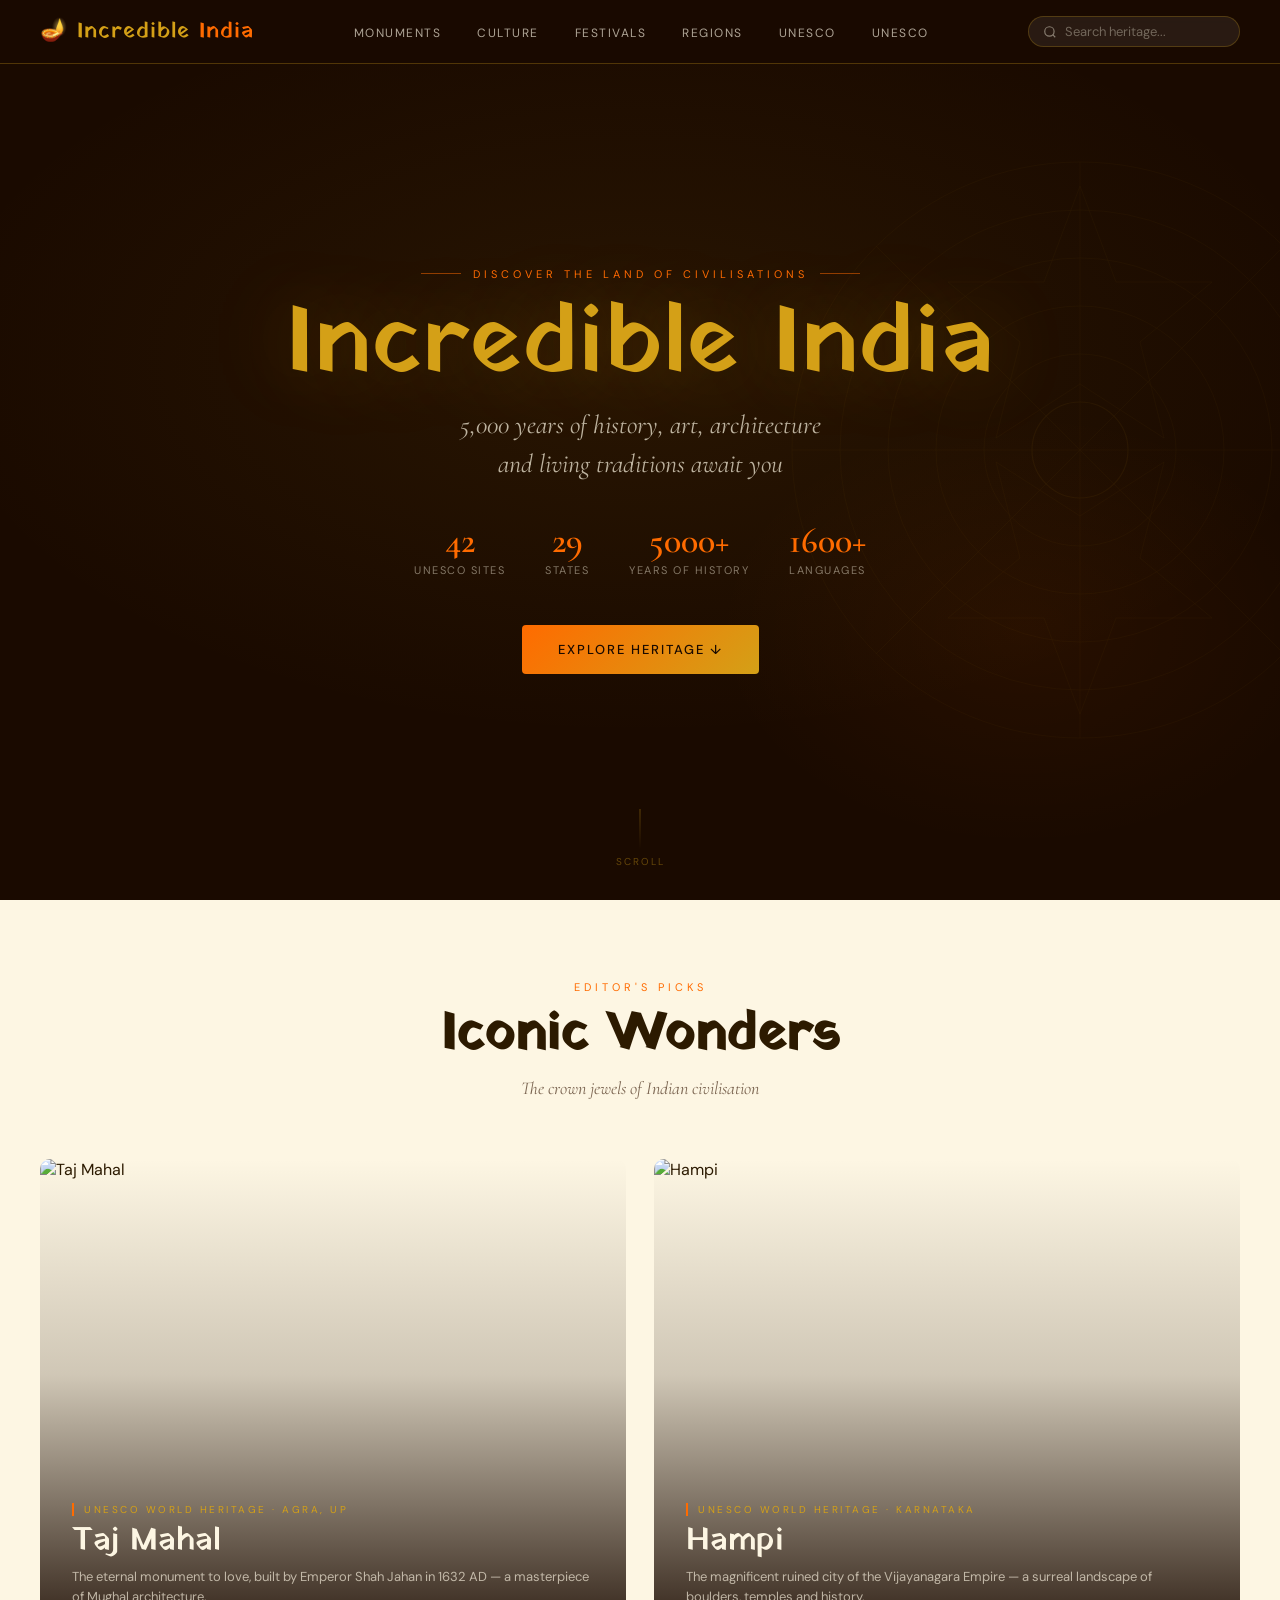
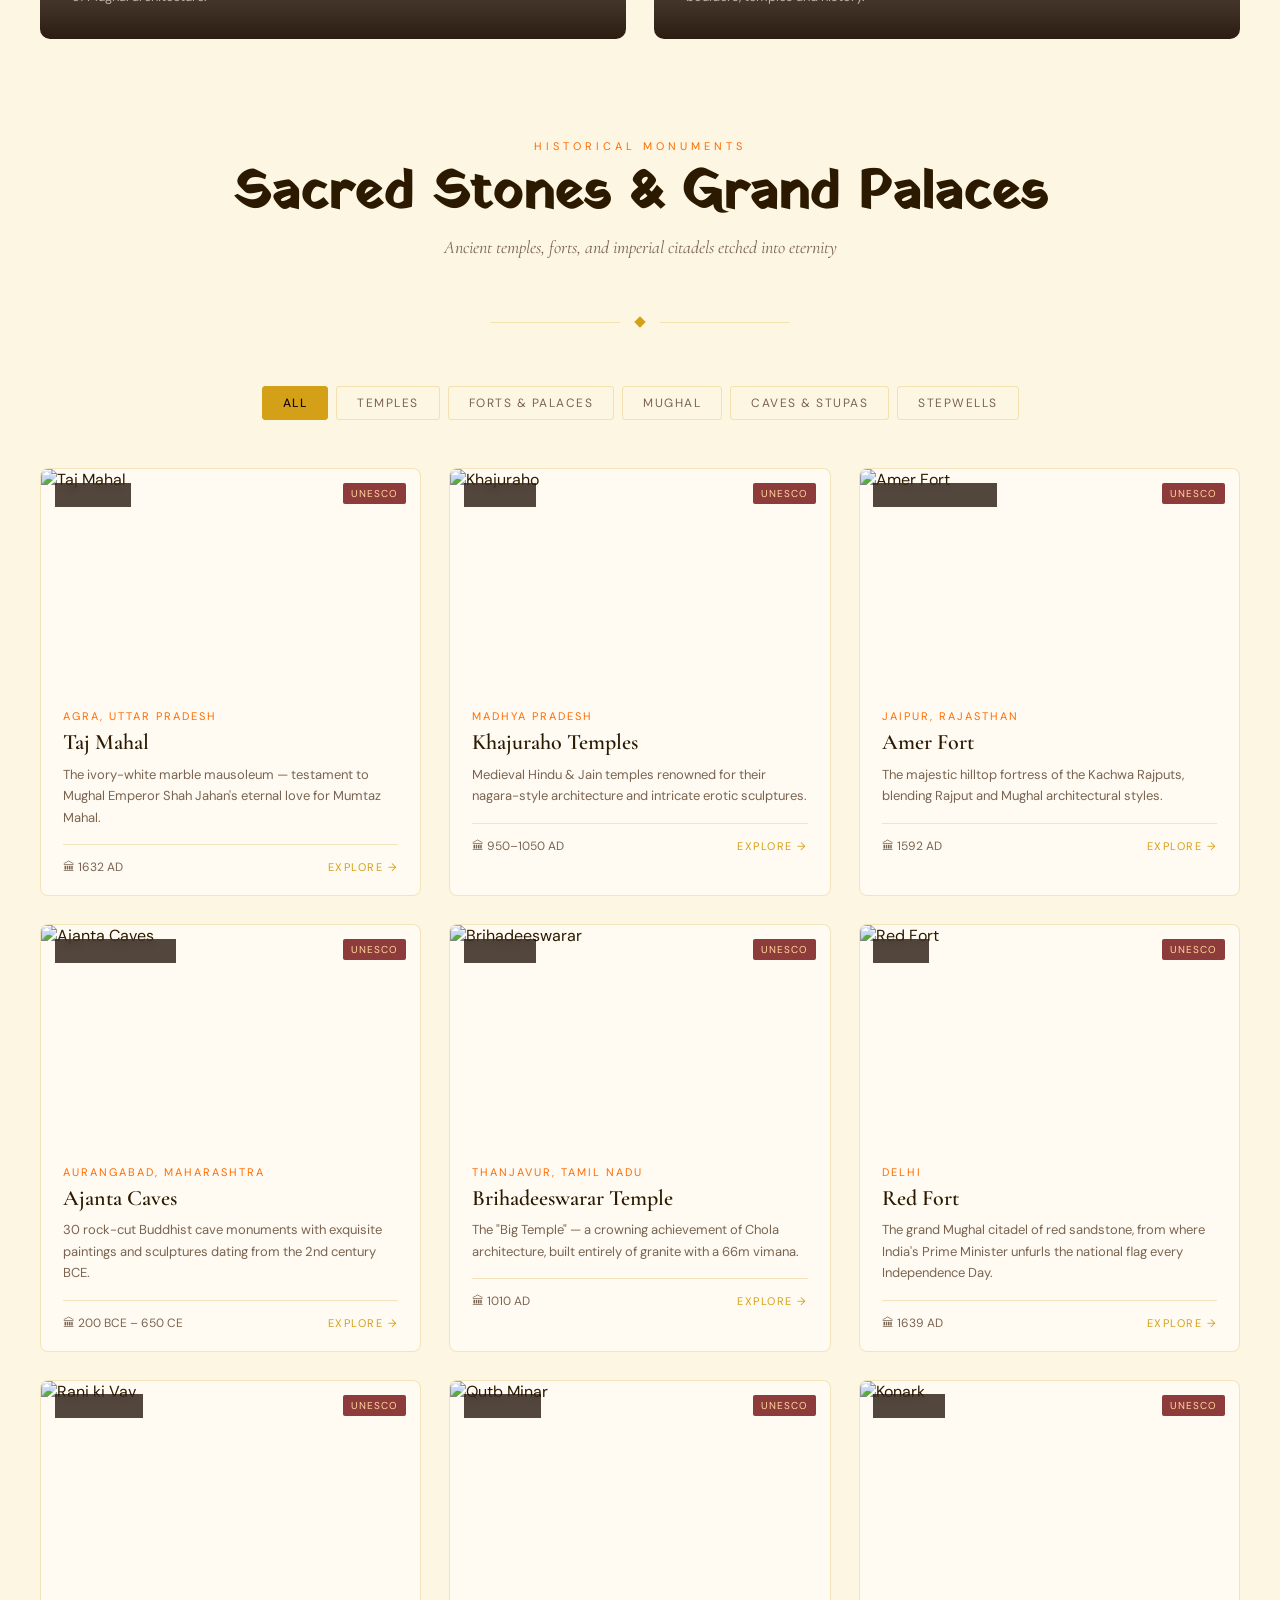
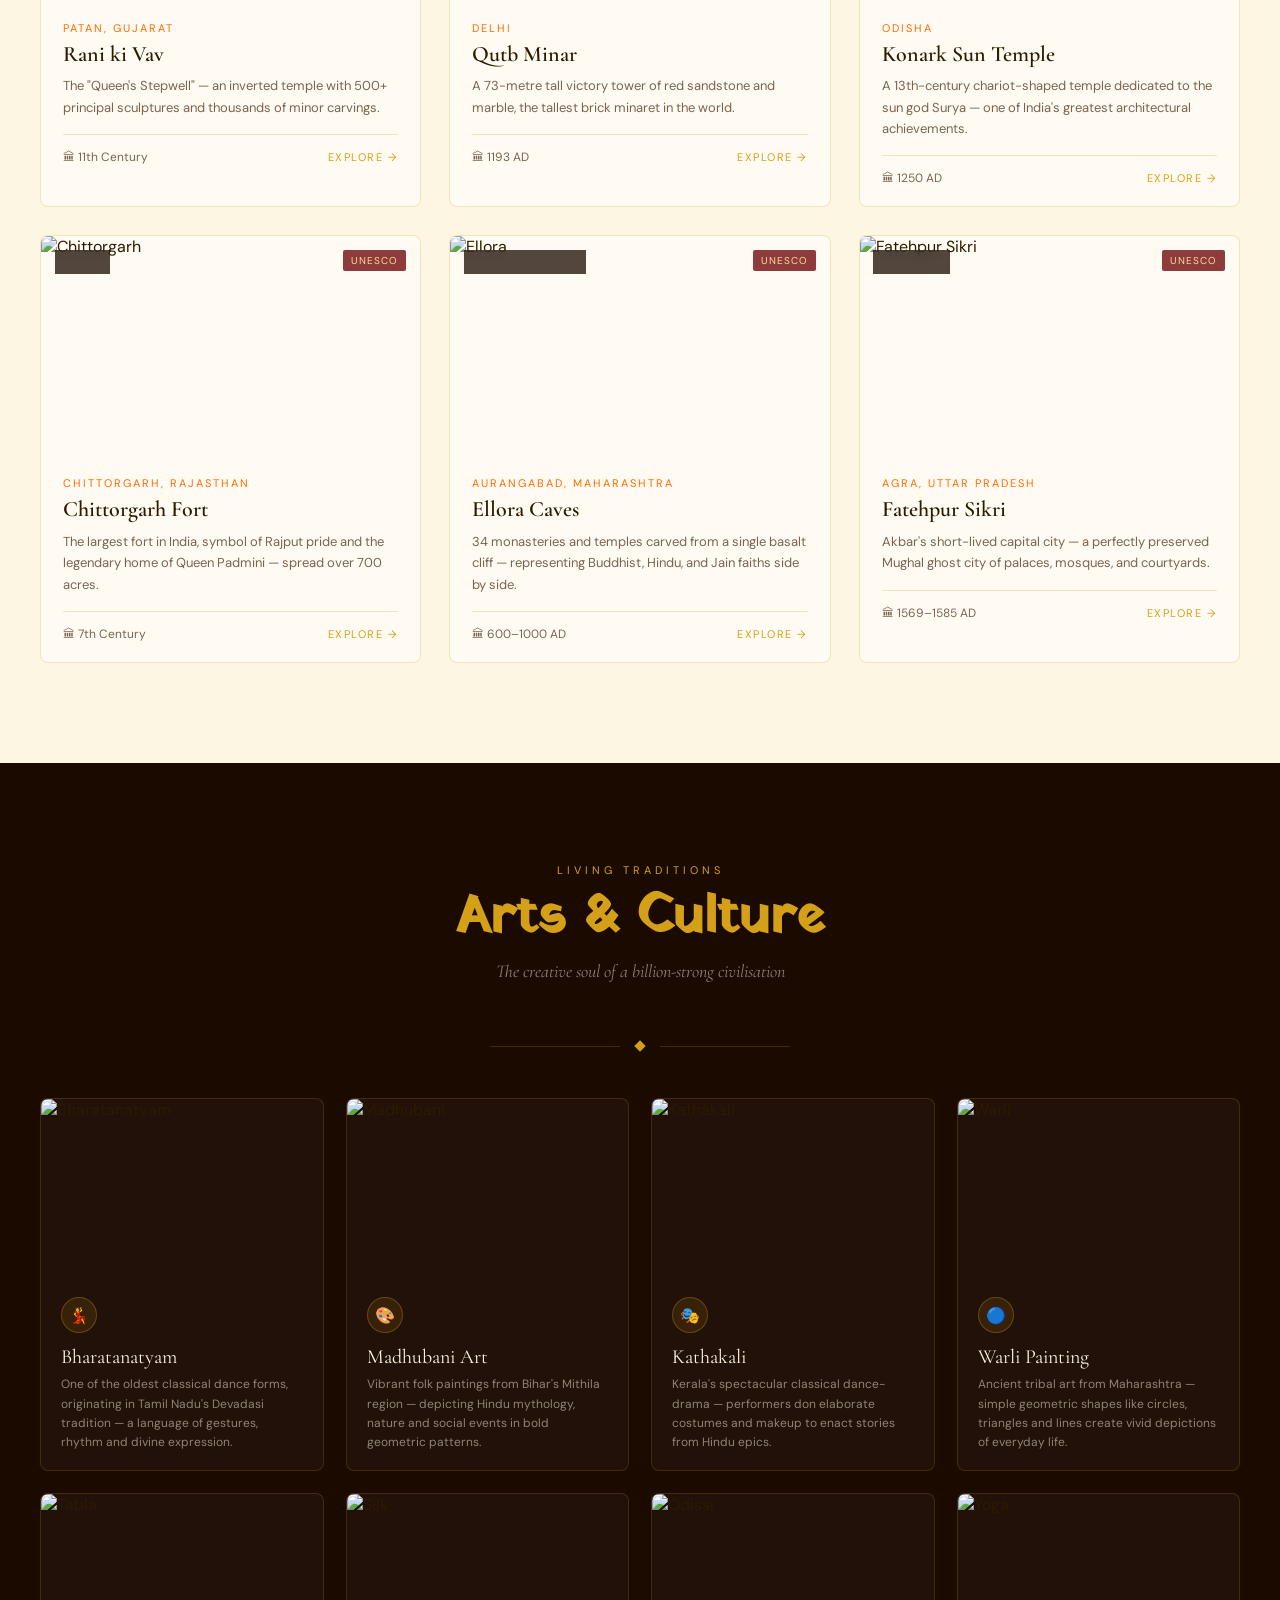
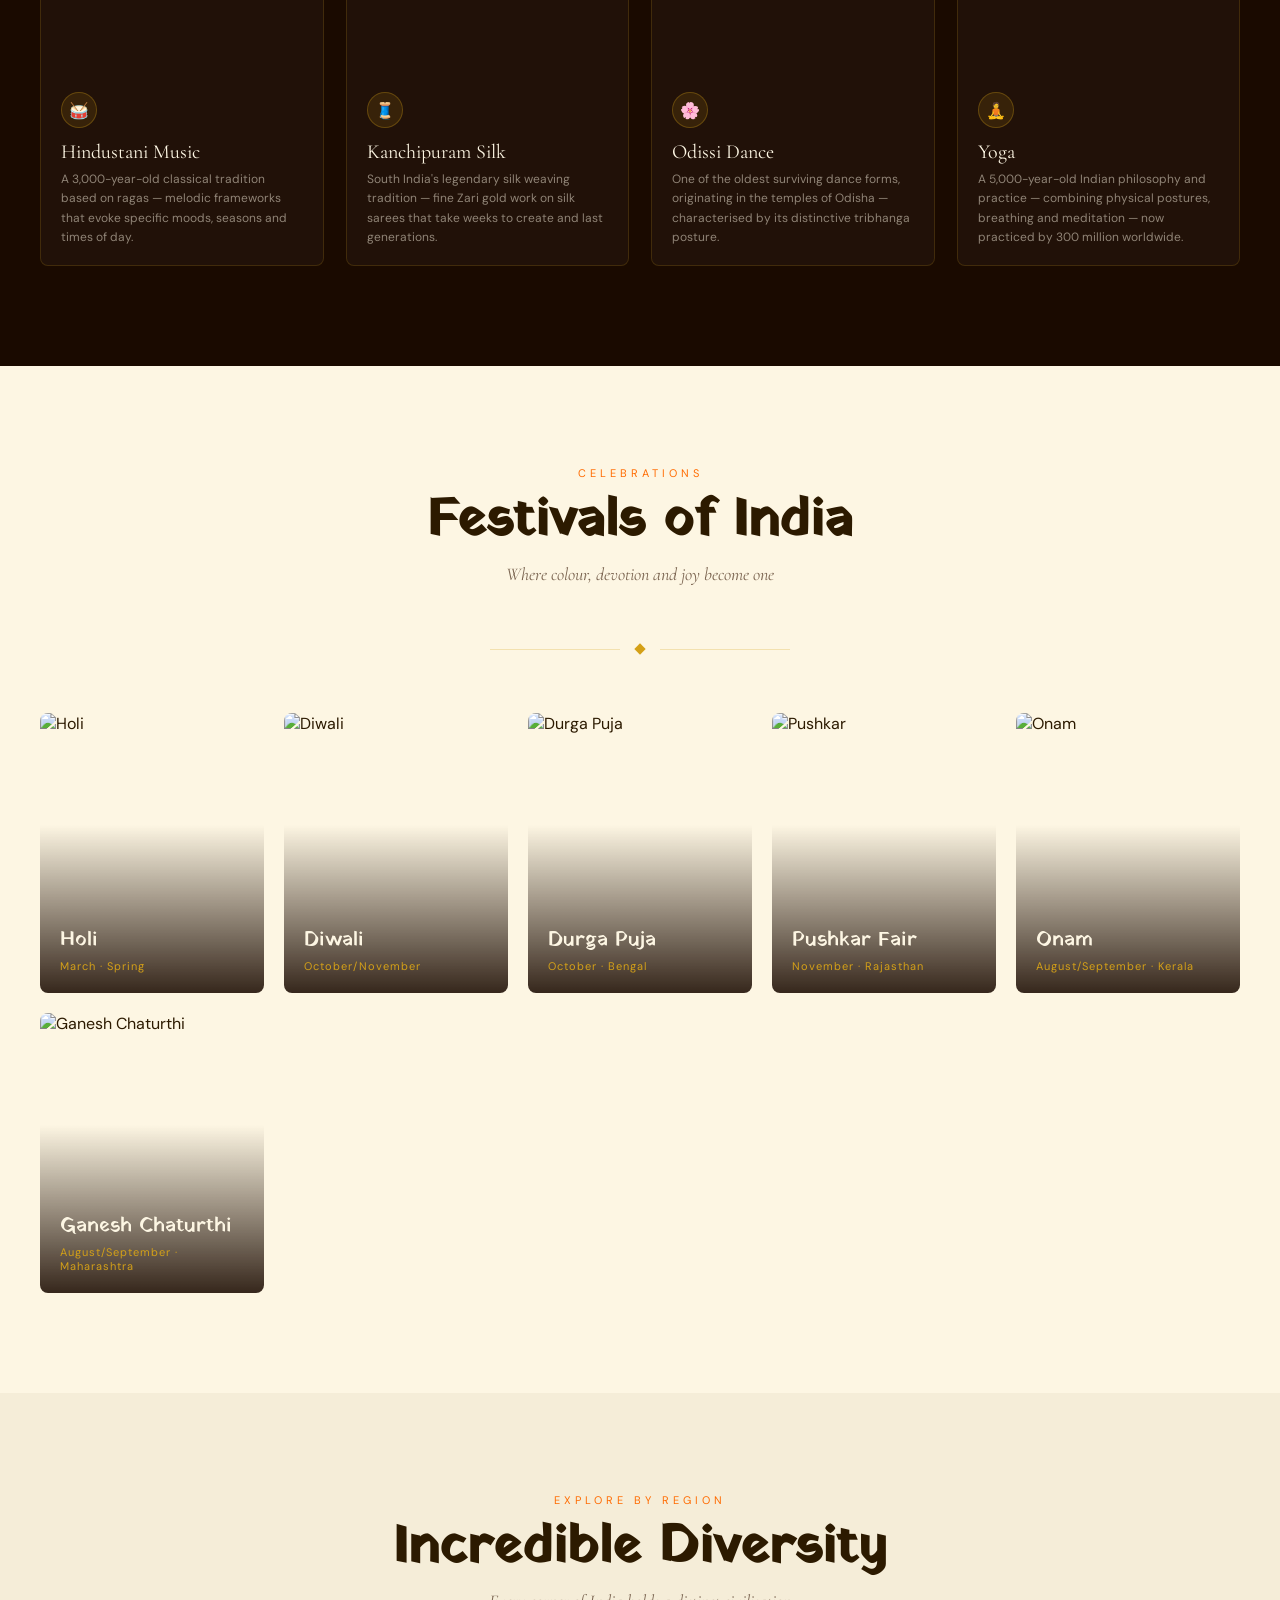
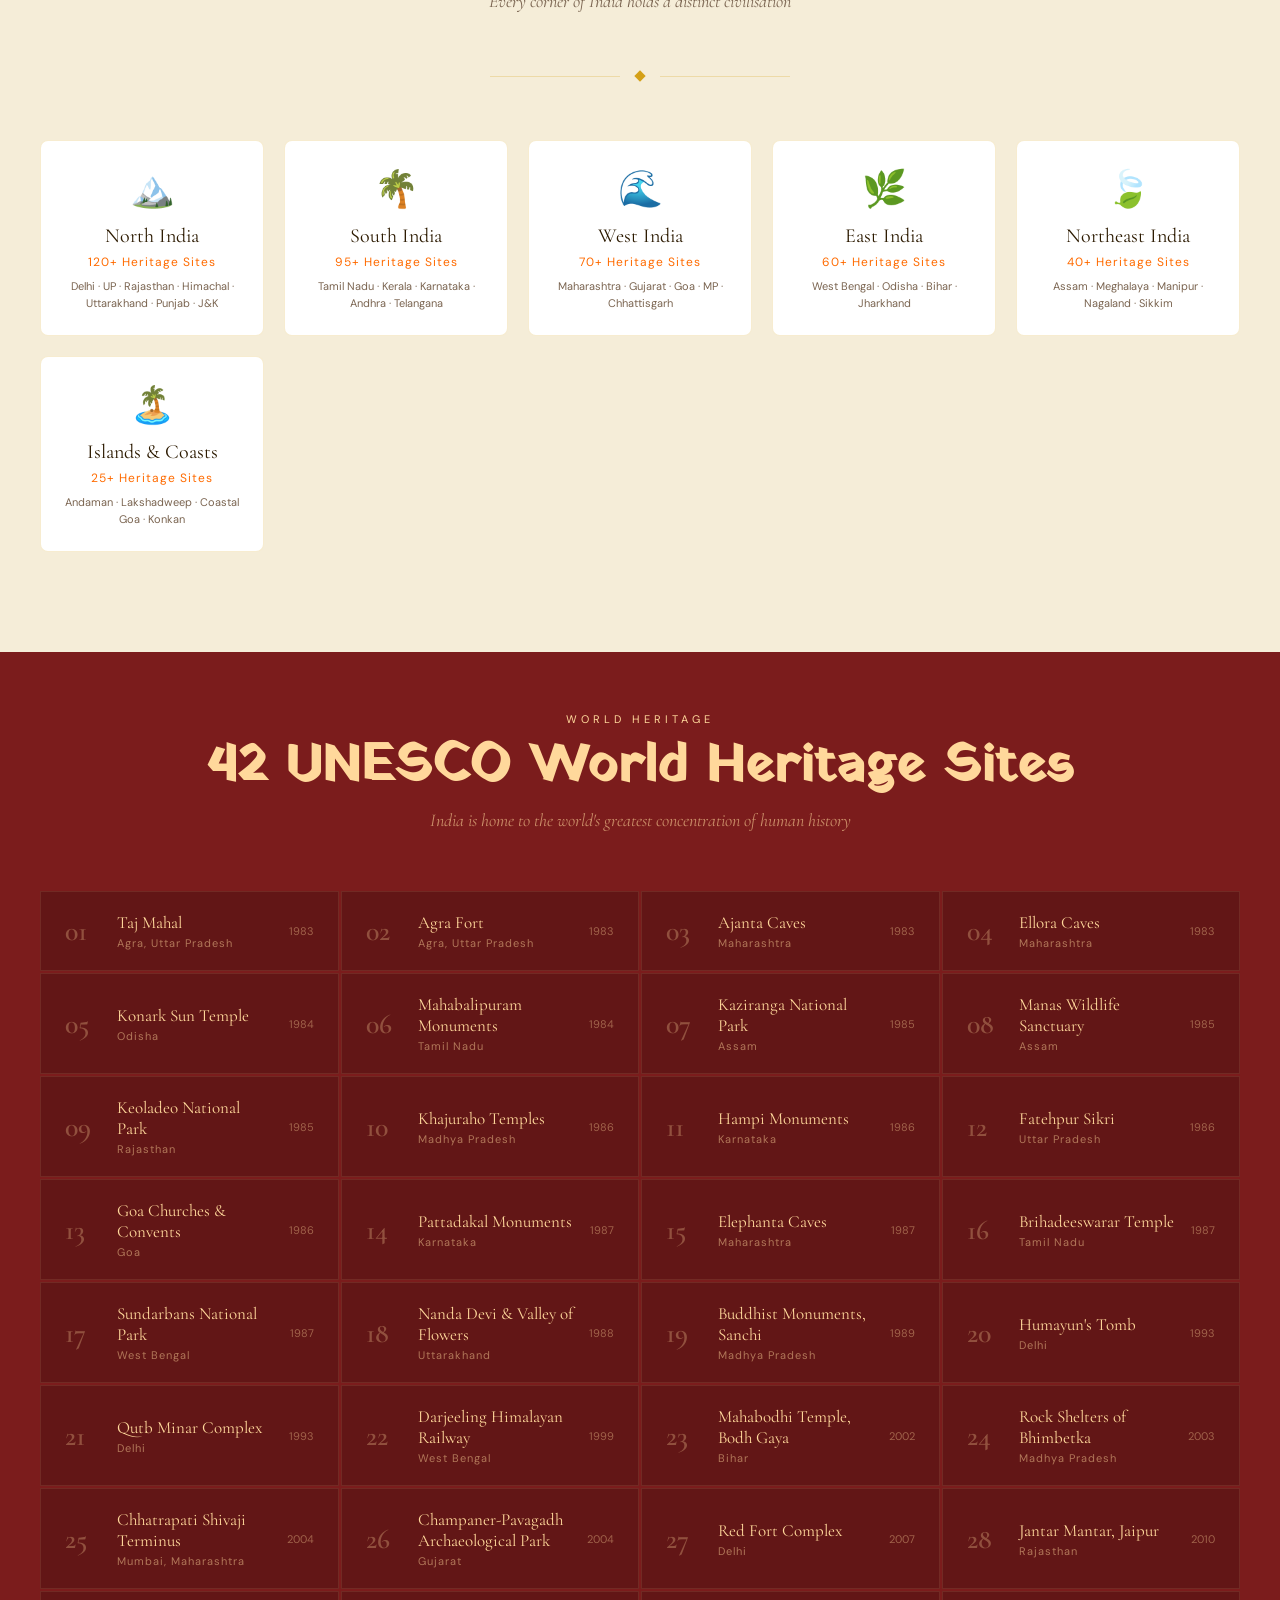
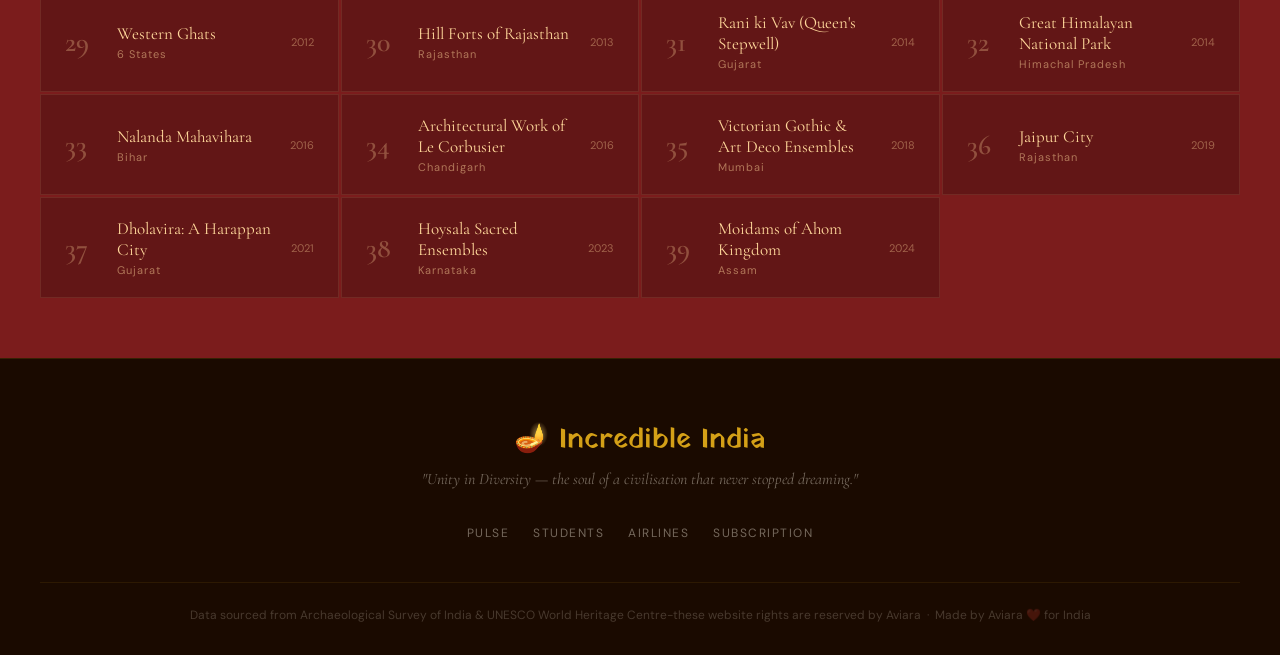
==== commit 23747f08: "Add files via upload" ====
--- a/inda.html
+++ b/inda.html
@@ -537,6 +537,7 @@
     <li><a href="#festivals">Festivals</a></li>
     <li><a href="#regions">Regions</a></li>
     <li><a href="#unesco">UNESCO</a></li>
+    <li><a href="marriage.html">UNESCO</a></li>
   </ul>
   <div class="nav-search">
     <svg width="14" height="14" viewBox="0 0 24 24" fill="none" stroke="#FDF6E3" stroke-width="2">
